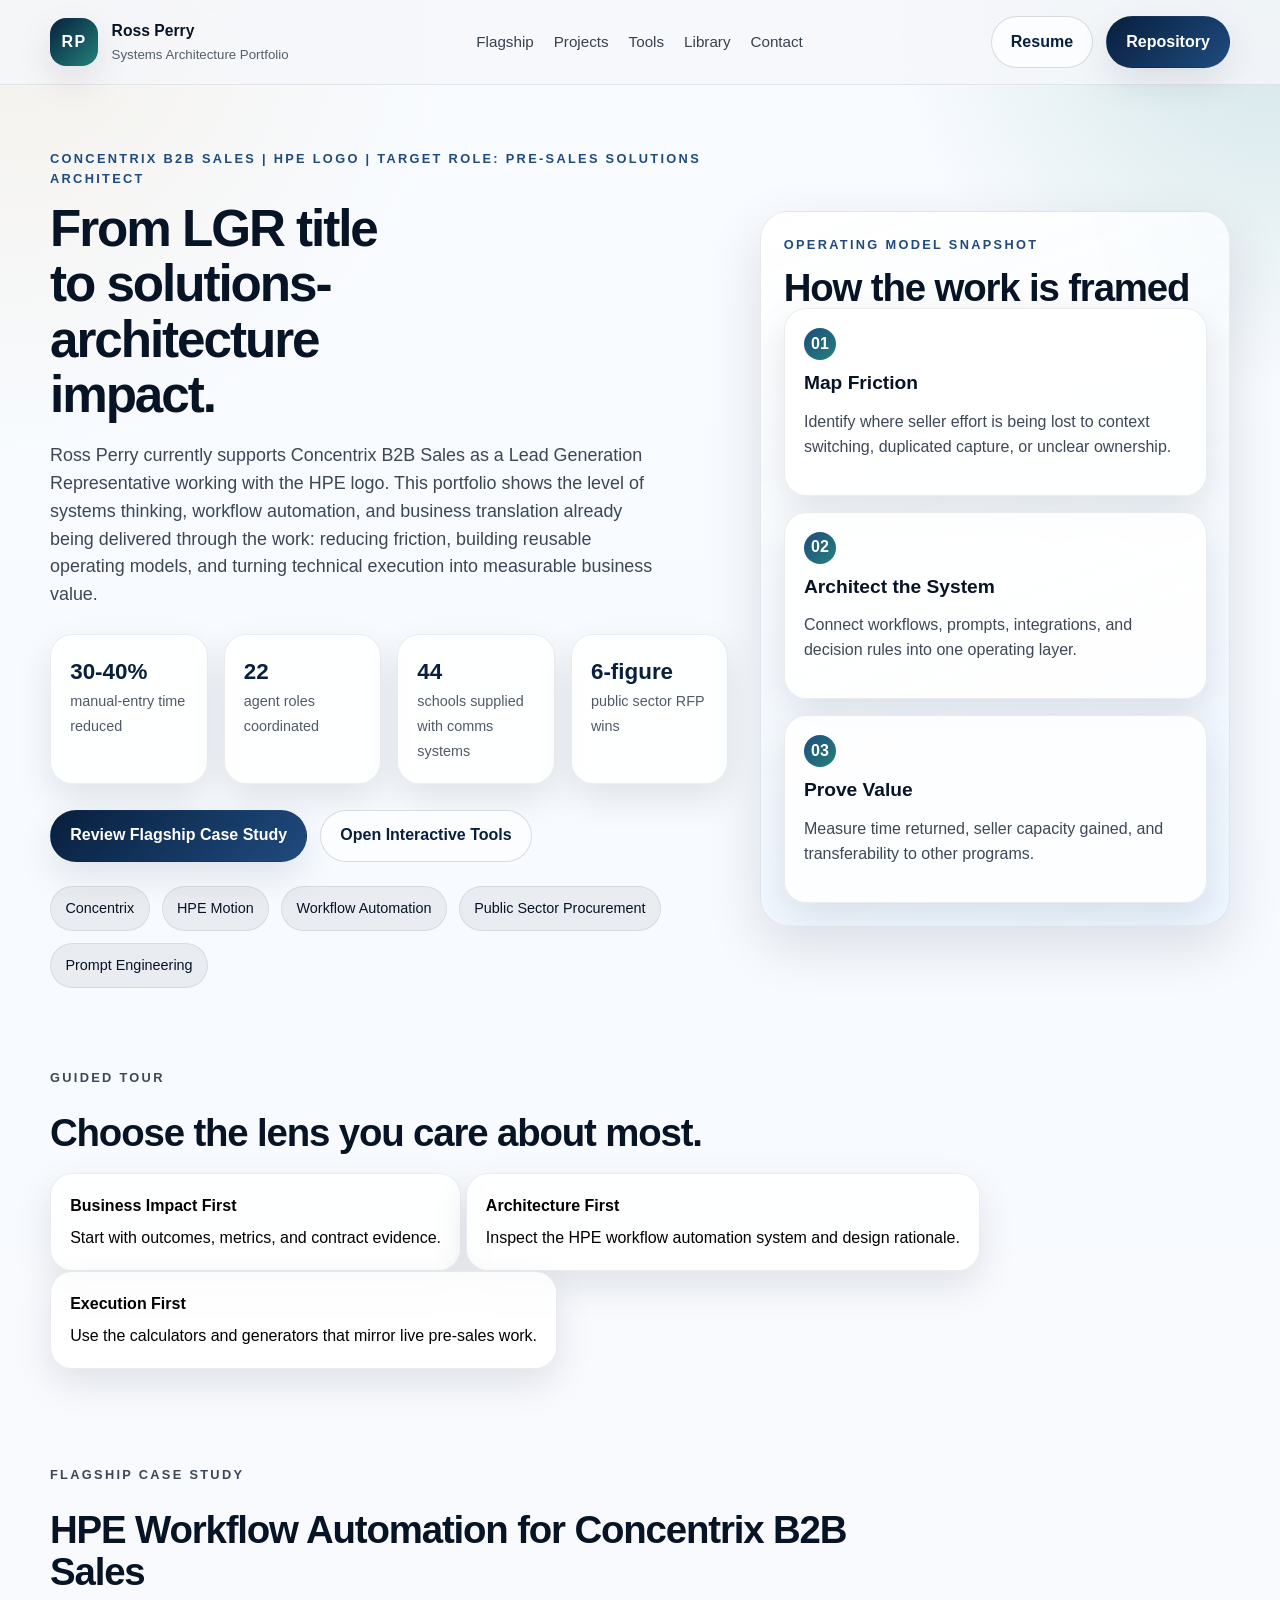
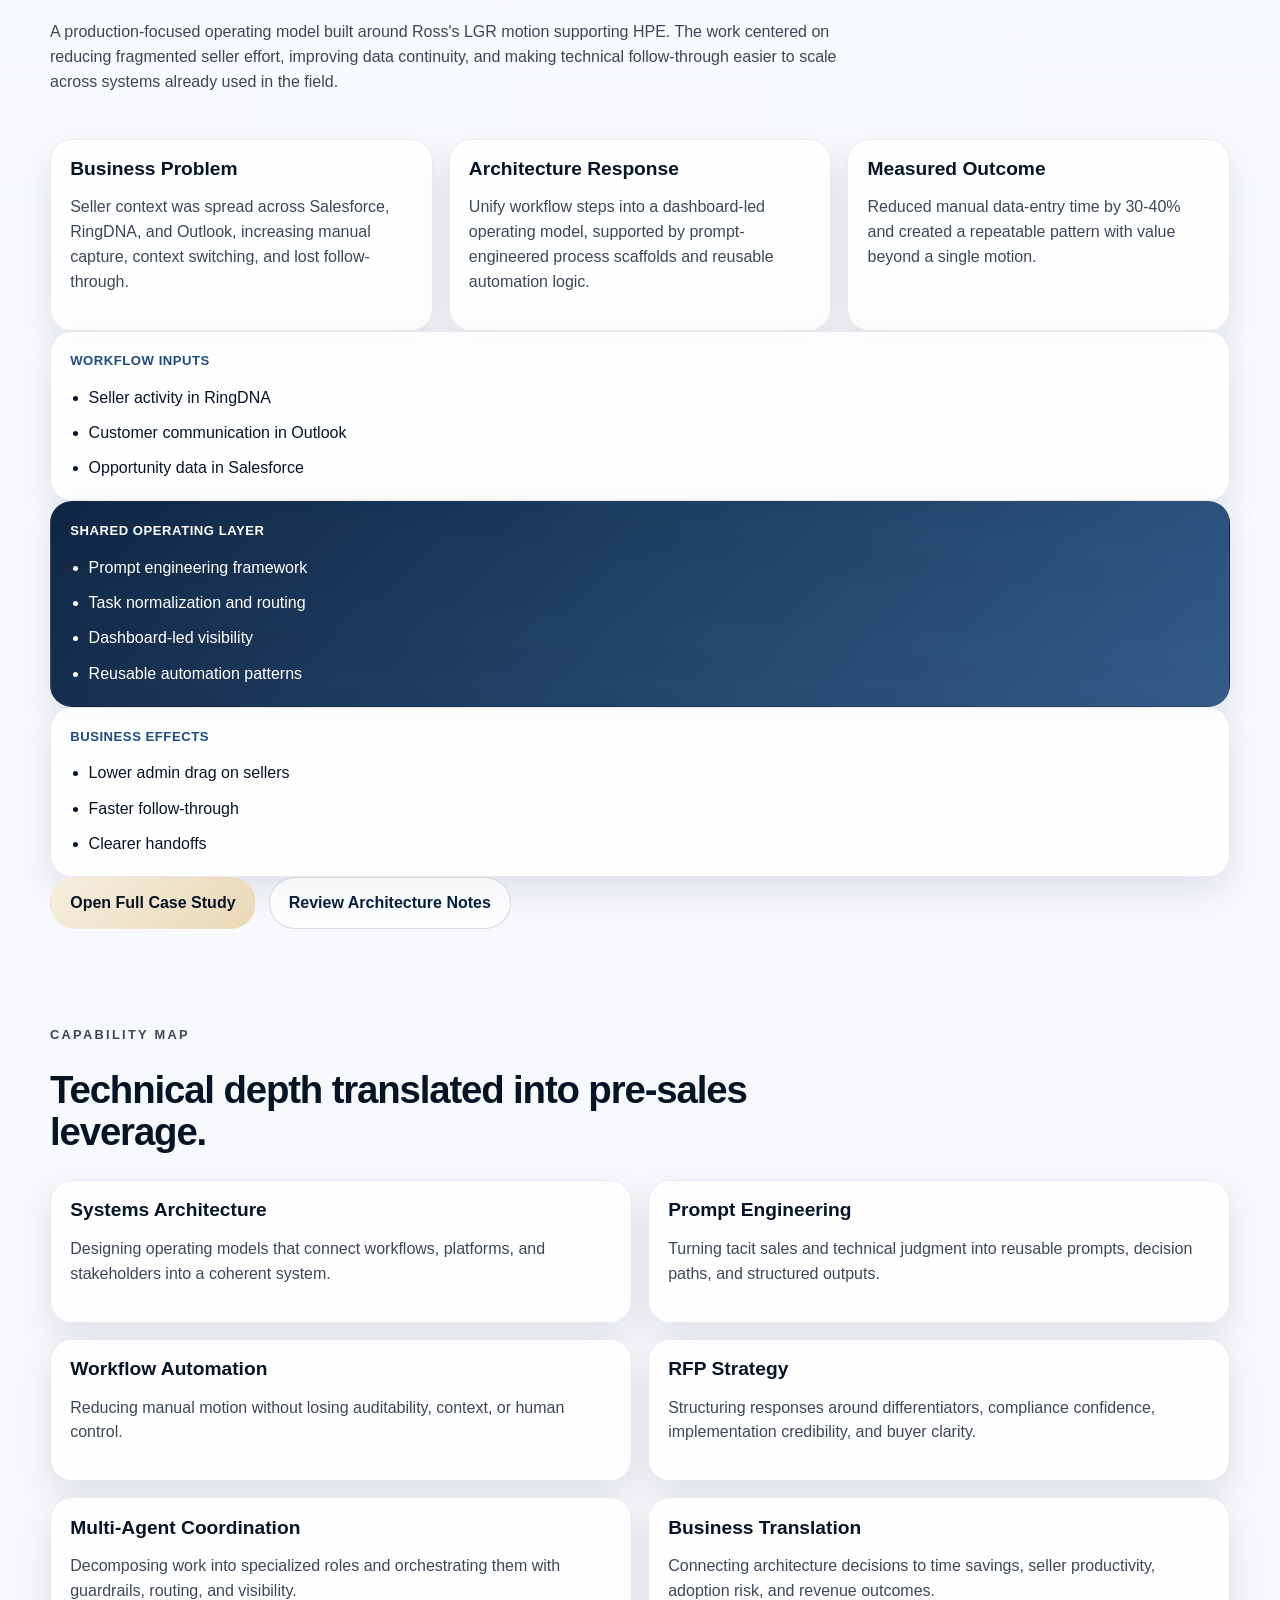
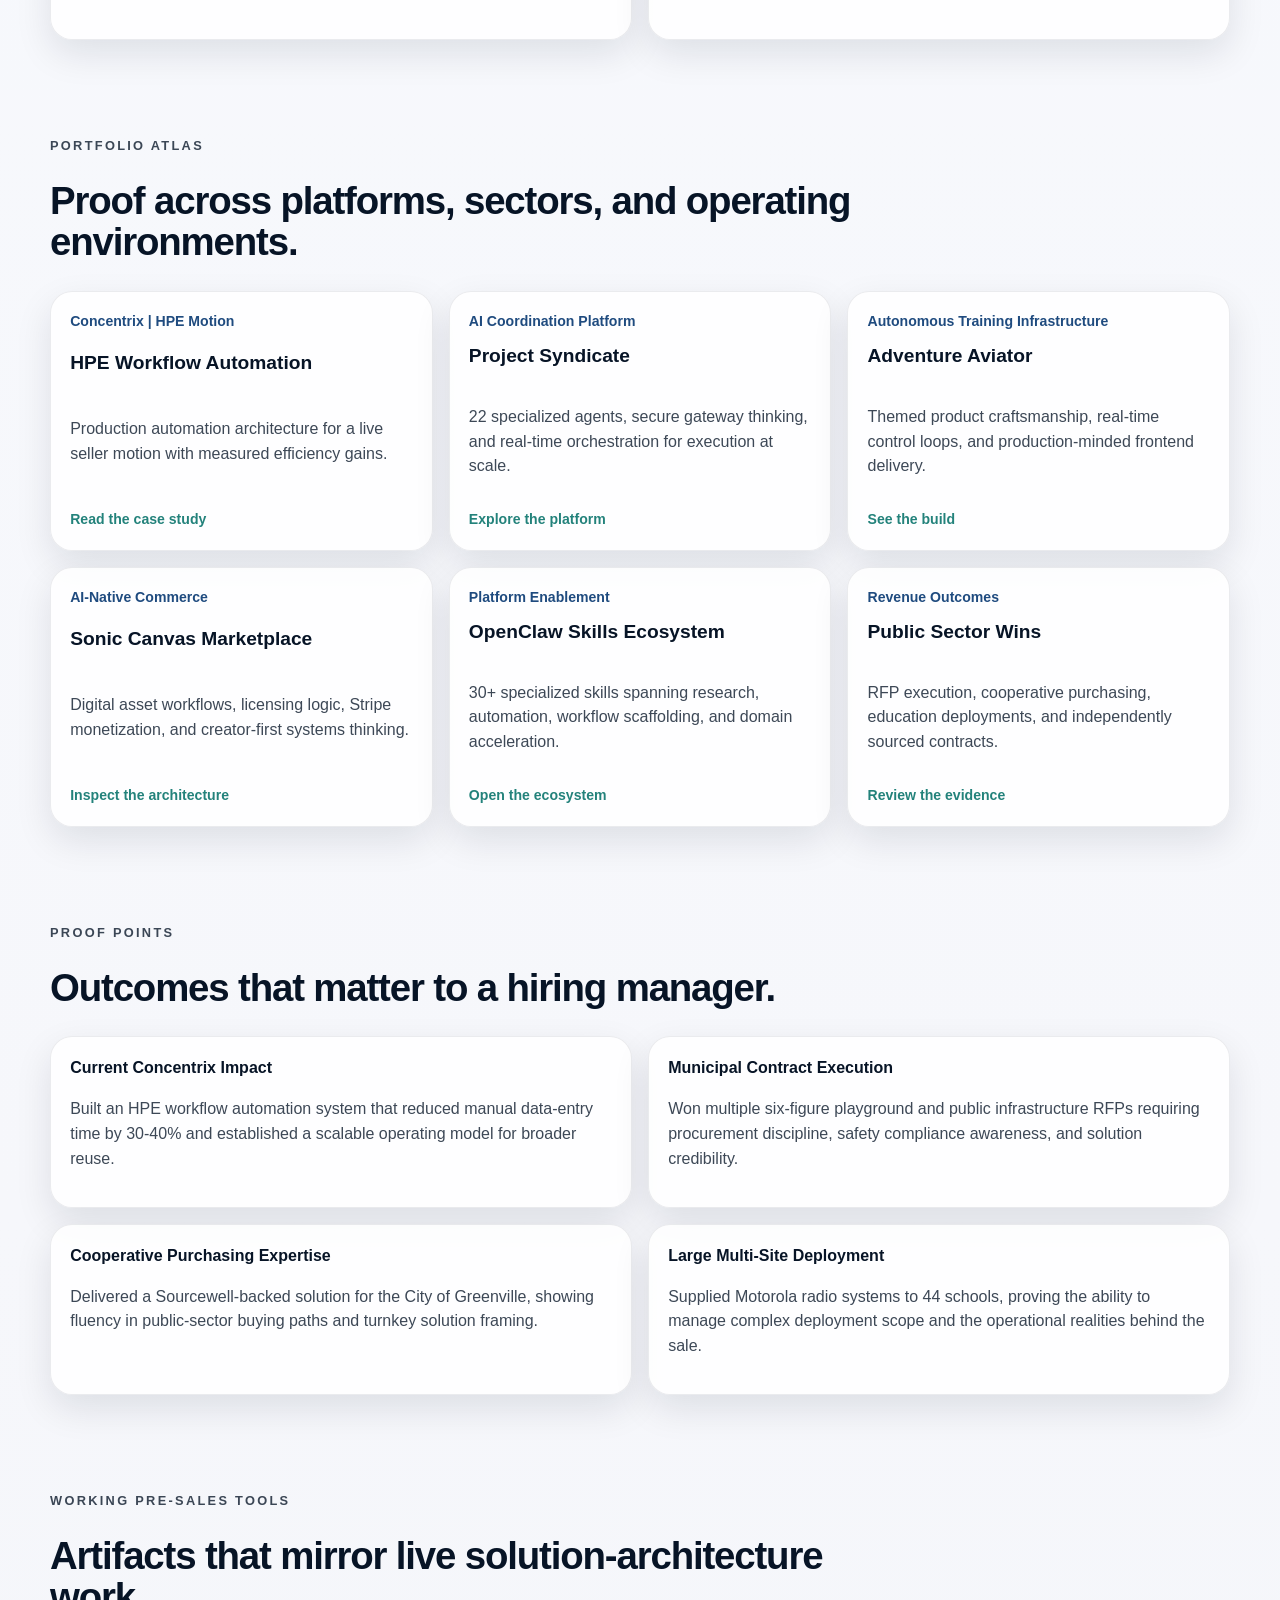
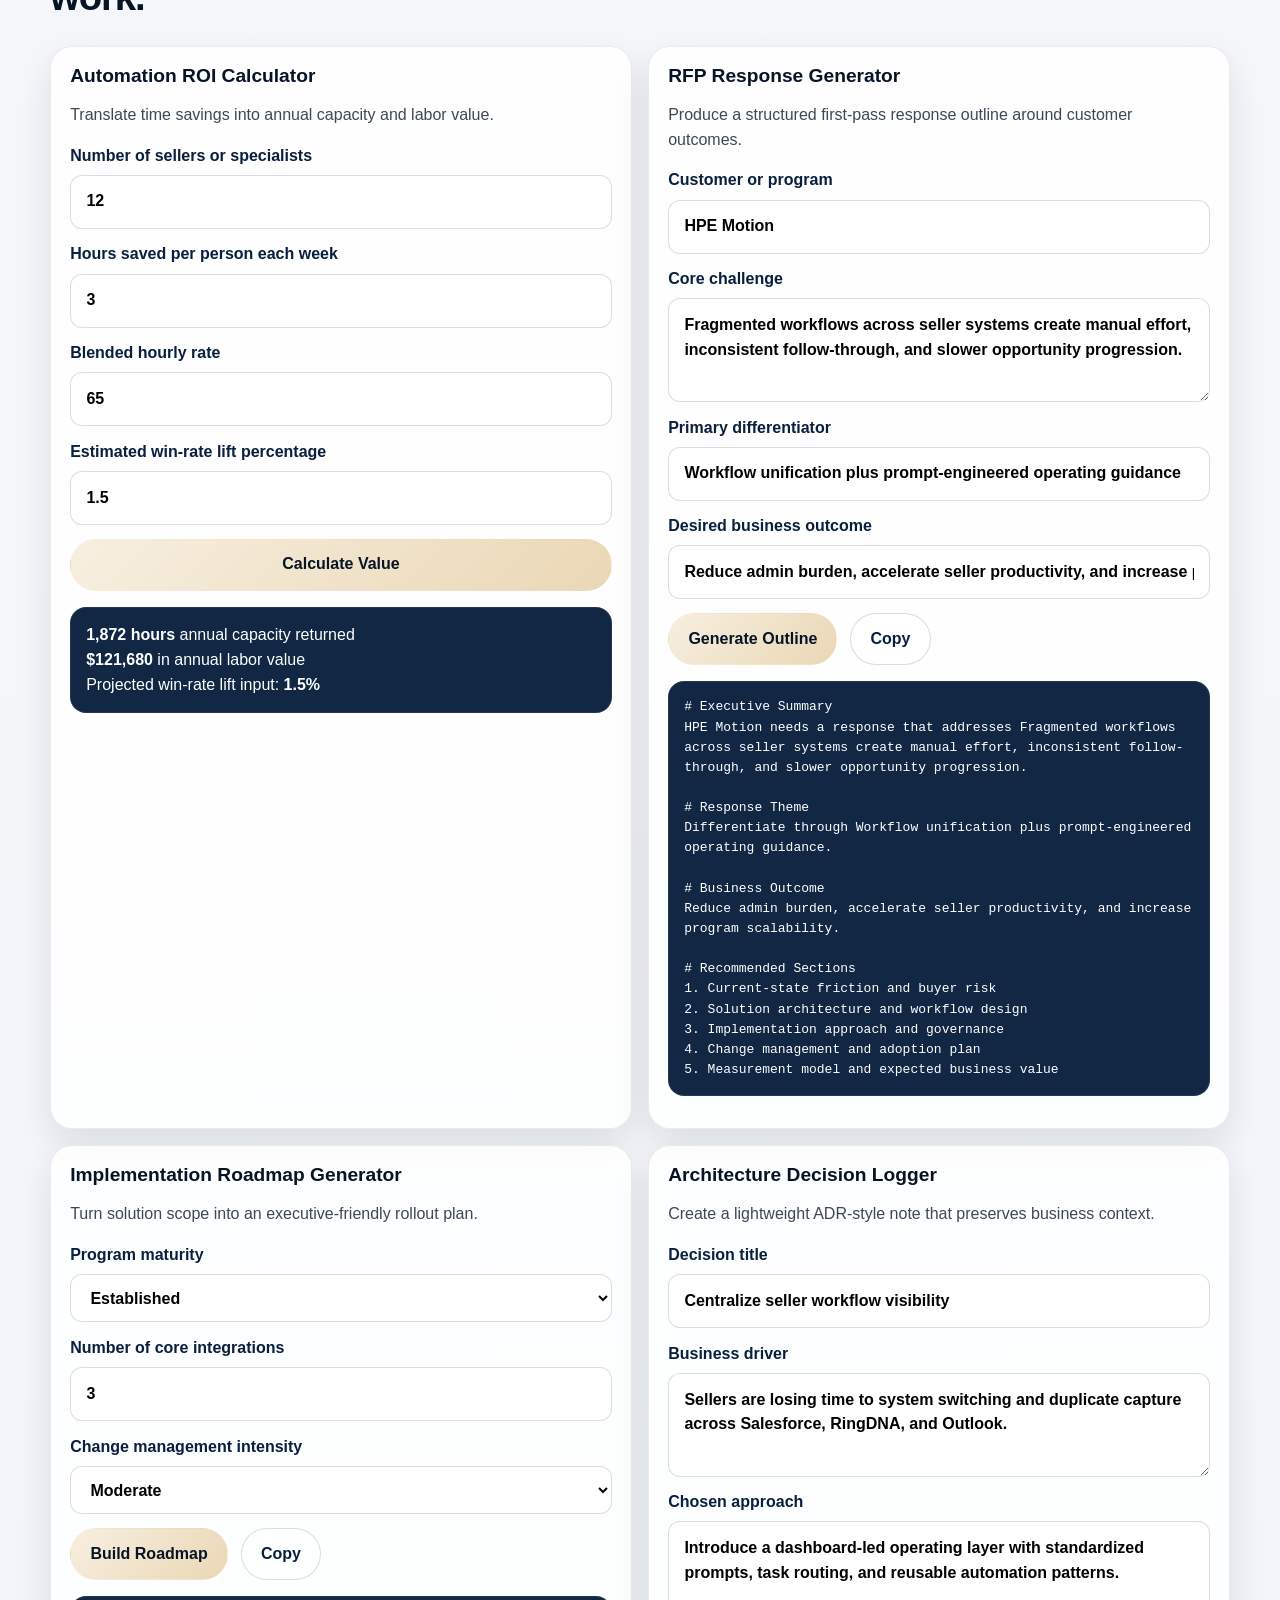
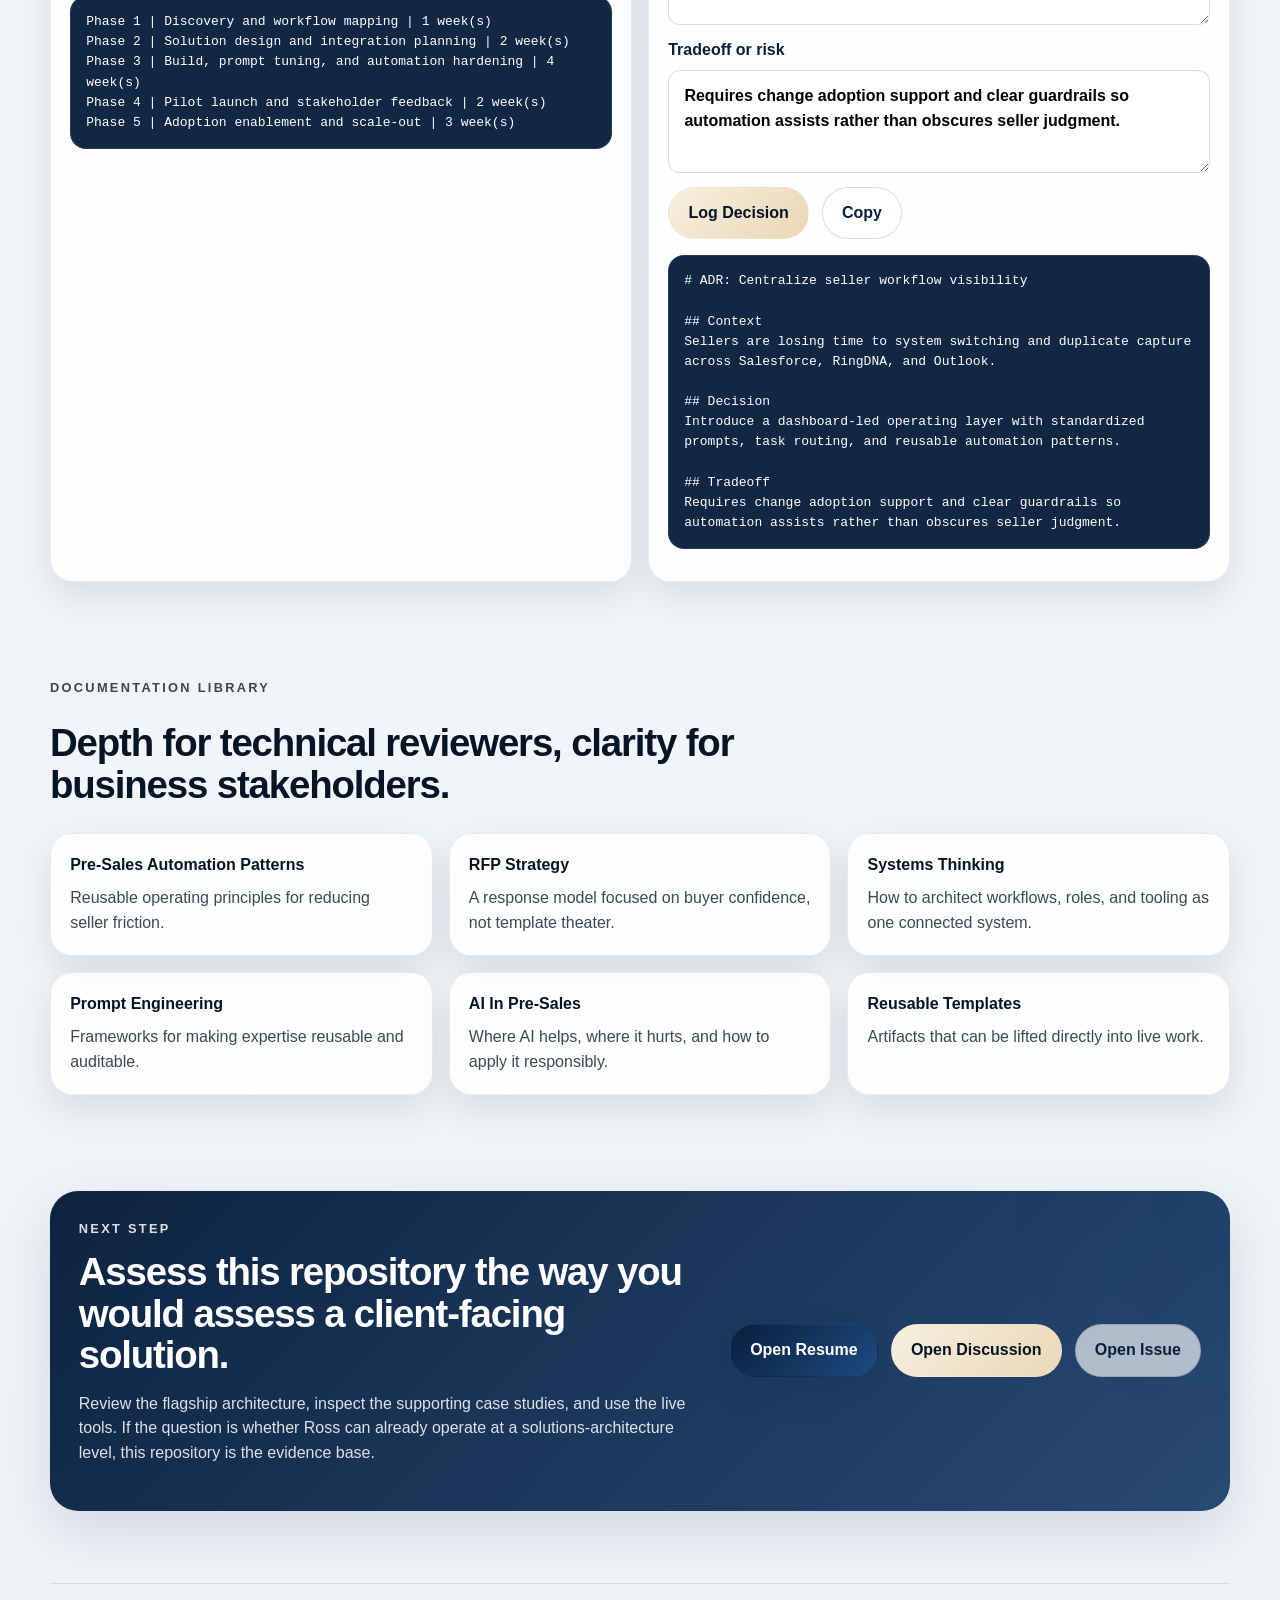
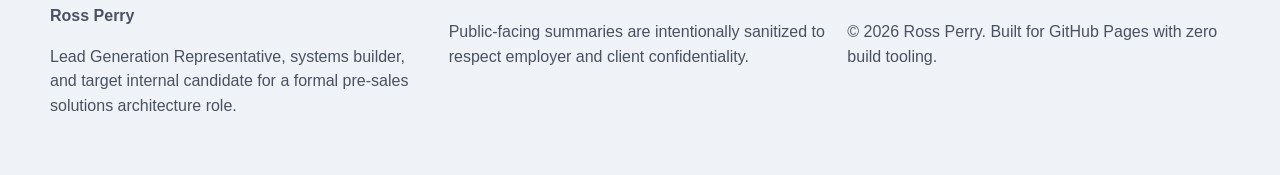
==== index.html @ 1b968264 "Build systems architecture portfolio" ====
<!DOCTYPE html>
<html lang="en">
<head>
  <meta charset="utf-8">
  <meta name="viewport" content="width=device-width, initial-scale=1">
  <title>Ross Perry | Pre-Sales Systems Architecture Portfolio</title>
  <meta name="description" content="A production-quality pre-sales systems architecture portfolio showing AI automation, workflow design, contract-winning execution, and business impact.">
  <meta name="theme-color" content="#081f3d">
  <meta property="og:title" content="Ross Perry | Pre-Sales Systems Architecture Portfolio">
  <meta property="og:description" content="Systems thinking, automation design, and measurable business outcomes across Concentrix, public sector, and AI-native platforms.">
  <meta property="og:type" content="website">
  <meta property="og:url" content="https://rossperry22.github.io/systems-architecture-portfolio/">
  <meta property="og:image" content="https://rossperry22.github.io/systems-architecture-portfolio/assets/images/ui/og-card.svg">
  <meta name="twitter:card" content="summary_large_image">
  <link rel="canonical" href="https://rossperry22.github.io/systems-architecture-portfolio/">
  <link rel="icon" href="./assets/images/ui/favicon.svg" type="image/svg+xml">
  <link rel="manifest" href="./site.webmanifest">
  <link rel="stylesheet" href="./assets/css/main.css">
  <link rel="stylesheet" href="./assets/css/animations.css">
  <link rel="stylesheet" href="./assets/css/responsive.css">
  <script type="application/ld+json">
    {
      "@context": "https://schema.org",
      "@type": "Person",
      "name": "Ross Perry",
      "jobTitle": "Lead Generation Representative and Systems Builder",
      "worksFor": {
        "@type": "Organization",
        "name": "Concentrix"
      },
      "url": "https://rossperry22.github.io/systems-architecture-portfolio/"
    }
  </script>
</head>
<body>
  <a class="skip-link" href="#main">Skip to content</a>

  <header class="site-header">
    <div class="container nav-shell">
      <a class="brand" href="#overview" aria-label="Ross Perry portfolio home">
        <span class="brand-mark">RP</span>
        <span class="brand-copy">
          <strong>Ross Perry</strong>
          <span>Systems Architecture Portfolio</span>
        </span>
      </a>
      <nav class="site-nav" aria-label="Primary">
        <a href="#flagship">Flagship</a>
        <a href="#projects">Projects</a>
        <a href="#tools">Tools</a>
        <a href="#library">Library</a>
        <a href="#contact">Contact</a>
      </nav>
      <div class="nav-actions">
        <a class="button button-ghost" href="./resources/resume/ross_perry_resume.html">Resume</a>
        <a class="button button-primary" href="https://github.com/rossperry22/systems-architecture-portfolio" target="_blank" rel="noreferrer">Repository</a>
      </div>
    </div>
  </header>

  <main id="main">
    <section class="hero" id="overview">
      <div class="container hero-grid">
        <div class="hero-copy reveal">
          <p class="eyebrow">Concentrix B2B Sales | HPE Logo | Target Role: Pre-Sales Solutions Architect</p>
          <h1>From LGR title to solutions-architecture impact.</h1>
          <p class="hero-text">
            Ross Perry currently supports Concentrix B2B Sales as a Lead Generation Representative working with the HPE logo. This portfolio shows the level of systems thinking, workflow automation, and business translation already being delivered through the work: reducing friction, building reusable operating models, and turning technical execution into measurable business value.
          </p>

          <div class="metrics-row" aria-label="Key portfolio metrics">
            <article class="metric-card">
              <strong>30-40%</strong>
              <span>manual-entry time reduced</span>
            </article>
            <article class="metric-card">
              <strong>22</strong>
              <span>agent roles coordinated</span>
            </article>
            <article class="metric-card">
              <strong>44</strong>
              <span>schools supplied with comms systems</span>
            </article>
            <article class="metric-card">
              <strong>6-figure</strong>
              <span>public sector RFP wins</span>
            </article>
          </div>

          <div class="hero-actions">
            <a class="button button-primary" href="#flagship">Review Flagship Case Study</a>
            <button class="button button-ghost path-button" data-target="#tools" type="button">Open Interactive Tools</button>
          </div>

          <ul class="trust-strip" aria-label="Experience domains">
            <li>Concentrix</li>
            <li>HPE Motion</li>
            <li>Workflow Automation</li>
            <li>Public Sector Procurement</li>
            <li>Prompt Engineering</li>
          </ul>
        </div>

        <aside class="hero-panel reveal reveal-delay-1" aria-labelledby="operating-model-title">
          <div class="panel-header">
            <p class="eyebrow">Operating Model Snapshot</p>
            <h2 id="operating-model-title">How the work is framed</h2>
          </div>
          <div class="signal-stack">
            <div class="signal-card">
              <span class="signal-step">01</span>
              <h3>Map Friction</h3>
              <p>Identify where seller effort is being lost to context switching, duplicated capture, or unclear ownership.</p>
            </div>
            <div class="signal-card">
              <span class="signal-step">02</span>
              <h3>Architect the System</h3>
              <p>Connect workflows, prompts, integrations, and decision rules into one operating layer.</p>
            </div>
            <div class="signal-card">
              <span class="signal-step">03</span>
              <h3>Prove Value</h3>
              <p>Measure time returned, seller capacity gained, and transferability to other programs.</p>
            </div>
          </div>
        </aside>
      </div>
    </section>

    <section class="guided-path section-shell">
      <div class="container reveal">
        <div class="section-heading compact">
          <p class="eyebrow">Guided Tour</p>
          <h2>Choose the lens you care about most.</h2>
        </div>
        <div class="path-grid">
          <button class="path-card path-button" data-target="#results" type="button">
            <strong>Business Impact First</strong>
            <span>Start with outcomes, metrics, and contract evidence.</span>
          </button>
          <button class="path-card path-button" data-target="#flagship" type="button">
            <strong>Architecture First</strong>
            <span>Inspect the HPE workflow automation system and design rationale.</span>
          </button>
          <button class="path-card path-button" data-target="#tools" type="button">
            <strong>Execution First</strong>
            <span>Use the calculators and generators that mirror live pre-sales work.</span>
          </button>
        </div>
      </div>
    </section>

    <section class="section-shell flagship-shell" id="flagship">
      <div class="container">
        <div class="section-heading reveal">
          <p class="eyebrow">Flagship Case Study</p>
          <h2>HPE Workflow Automation for Concentrix B2B Sales</h2>
          <p>
            A production-focused operating model built around Ross's LGR motion supporting HPE. The work centered on reducing fragmented seller effort, improving data continuity, and making technical follow-through easier to scale across systems already used in the field.
          </p>
        </div>

        <div class="flagship-grid">
          <article class="feature-card reveal">
            <h3>Business Problem</h3>
            <p>Seller context was spread across Salesforce, RingDNA, and Outlook, increasing manual capture, context switching, and lost follow-through.</p>
          </article>
          <article class="feature-card reveal reveal-delay-1">
            <h3>Architecture Response</h3>
            <p>Unify workflow steps into a dashboard-led operating model, supported by prompt-engineered process scaffolds and reusable automation logic.</p>
          </article>
          <article class="feature-card reveal reveal-delay-2">
            <h3>Measured Outcome</h3>
            <p>Reduced manual data-entry time by 30-40% and created a repeatable pattern with value beyond a single motion.</p>
          </article>
        </div>

        <div class="architecture-board reveal">
          <div class="board-column">
            <p class="board-label">Workflow Inputs</p>
            <ul class="board-list">
              <li>Seller activity in RingDNA</li>
              <li>Customer communication in Outlook</li>
              <li>Opportunity data in Salesforce</li>
            </ul>
          </div>
          <div class="board-column board-center">
            <p class="board-label">Shared Operating Layer</p>
            <ul class="board-list emphasis">
              <li>Prompt engineering framework</li>
              <li>Task normalization and routing</li>
              <li>Dashboard-led visibility</li>
              <li>Reusable automation patterns</li>
            </ul>
          </div>
          <div class="board-column">
            <p class="board-label">Business Effects</p>
            <ul class="board-list">
              <li>Lower admin drag on sellers</li>
              <li>Faster follow-through</li>
              <li>Clearer handoffs</li>
            </ul>
          </div>
        </div>

        <div class="section-actions reveal">
          <a class="button button-secondary" href="https://github.com/rossperry22/systems-architecture-portfolio/blob/main/projects/hpe-lgr-automation/README.md" target="_blank" rel="noreferrer">Open Full Case Study</a>
          <a class="button button-ghost" href="https://github.com/rossperry22/systems-architecture-portfolio/blob/main/projects/hpe-lgr-automation/architecture.md" target="_blank" rel="noreferrer">Review Architecture Notes</a>
        </div>
      </div>
    </section>

    <section class="section-shell" id="capabilities">
      <div class="container">
        <div class="section-heading reveal">
          <p class="eyebrow">Capability Map</p>
          <h2>Technical depth translated into pre-sales leverage.</h2>
        </div>
        <div class="capability-grid">
          <article class="capability-card reveal">
            <h3>Systems Architecture</h3>
            <p>Designing operating models that connect workflows, platforms, and stakeholders into a coherent system.</p>
          </article>
          <article class="capability-card reveal reveal-delay-1">
            <h3>Prompt Engineering</h3>
            <p>Turning tacit sales and technical judgment into reusable prompts, decision paths, and structured outputs.</p>
          </article>
          <article class="capability-card reveal reveal-delay-2">
            <h3>Workflow Automation</h3>
            <p>Reducing manual motion without losing auditability, context, or human control.</p>
          </article>
          <article class="capability-card reveal">
            <h3>RFP Strategy</h3>
            <p>Structuring responses around differentiators, compliance confidence, implementation credibility, and buyer clarity.</p>
          </article>
          <article class="capability-card reveal reveal-delay-1">
            <h3>Multi-Agent Coordination</h3>
            <p>Decomposing work into specialized roles and orchestrating them with guardrails, routing, and visibility.</p>
          </article>
          <article class="capability-card reveal reveal-delay-2">
            <h3>Business Translation</h3>
            <p>Connecting architecture decisions to time savings, seller productivity, adoption risk, and revenue outcomes.</p>
          </article>
        </div>
      </div>
    </section>

    <section class="section-shell project-shell" id="projects">
      <div class="container">
        <div class="section-heading reveal">
          <p class="eyebrow">Portfolio Atlas</p>
          <h2>Proof across platforms, sectors, and operating environments.</h2>
        </div>
        <div class="project-grid">
          <a class="project-card reveal" href="https://github.com/rossperry22/systems-architecture-portfolio/blob/main/projects/hpe-lgr-automation/README.md" target="_blank" rel="noreferrer">
            <span class="project-kicker">Concentrix | HPE Motion</span>
            <h3>HPE Workflow Automation</h3>
            <p>Production automation architecture for a live seller motion with measured efficiency gains.</p>
            <span class="project-link">Read the case study</span>
          </a>
          <a class="project-card reveal reveal-delay-1" href="https://github.com/rossperry22/systems-architecture-portfolio/blob/main/projects/project-syndicate/README.md" target="_blank" rel="noreferrer">
            <span class="project-kicker">AI Coordination Platform</span>
            <h3>Project Syndicate</h3>
            <p>22 specialized agents, secure gateway thinking, and real-time orchestration for execution at scale.</p>
            <span class="project-link">Explore the platform</span>
          </a>
          <a class="project-card reveal reveal-delay-2" href="https://github.com/rossperry22/systems-architecture-portfolio/blob/main/projects/adventure-aviator/README.md" target="_blank" rel="noreferrer">
            <span class="project-kicker">Autonomous Training Infrastructure</span>
            <h3>Adventure Aviator</h3>
            <p>Themed product craftsmanship, real-time control loops, and production-minded frontend delivery.</p>
            <span class="project-link">See the build</span>
          </a>
          <a class="project-card reveal" href="https://github.com/rossperry22/systems-architecture-portfolio/blob/main/projects/sonic-canvas/README.md" target="_blank" rel="noreferrer">
            <span class="project-kicker">AI-Native Commerce</span>
            <h3>Sonic Canvas Marketplace</h3>
            <p>Digital asset workflows, licensing logic, Stripe monetization, and creator-first systems thinking.</p>
            <span class="project-link">Inspect the architecture</span>
          </a>
          <a class="project-card reveal reveal-delay-1" href="https://github.com/rossperry22/systems-architecture-portfolio/blob/main/projects/openclaw-skills/README.md" target="_blank" rel="noreferrer">
            <span class="project-kicker">Platform Enablement</span>
            <h3>OpenClaw Skills Ecosystem</h3>
            <p>30+ specialized skills spanning research, automation, workflow scaffolding, and domain acceleration.</p>
            <span class="project-link">Open the ecosystem</span>
          </a>
          <a class="project-card reveal reveal-delay-2" href="https://github.com/rossperry22/systems-architecture-portfolio/blob/main/projects/public-sector-wins/README.md" target="_blank" rel="noreferrer">
            <span class="project-kicker">Revenue Outcomes</span>
            <h3>Public Sector Wins</h3>
            <p>RFP execution, cooperative purchasing, education deployments, and independently sourced contracts.</p>
            <span class="project-link">Review the evidence</span>
          </a>
        </div>
      </div>
    </section>

    <section class="section-shell results-shell" id="results">
      <div class="container">
        <div class="section-heading reveal">
          <p class="eyebrow">Proof Points</p>
          <h2>Outcomes that matter to a hiring manager.</h2>
        </div>
        <div class="results-grid">
          <article class="result-card reveal">
            <strong>Current Concentrix Impact</strong>
            <p>Built an HPE workflow automation system that reduced manual data-entry time by 30-40% and established a scalable operating model for broader reuse.</p>
          </article>
          <article class="result-card reveal reveal-delay-1">
            <strong>Municipal Contract Execution</strong>
            <p>Won multiple six-figure playground and public infrastructure RFPs requiring procurement discipline, safety compliance awareness, and solution credibility.</p>
          </article>
          <article class="result-card reveal reveal-delay-2">
            <strong>Cooperative Purchasing Expertise</strong>
            <p>Delivered a Sourcewell-backed solution for the City of Greenville, showing fluency in public-sector buying paths and turnkey solution framing.</p>
          </article>
          <article class="result-card reveal">
            <strong>Large Multi-Site Deployment</strong>
            <p>Supplied Motorola radio systems to 44 schools, proving the ability to manage complex deployment scope and the operational realities behind the sale.</p>
          </article>
        </div>
      </div>
    </section>

    <section class="section-shell tools-shell" id="tools">
      <div class="container">
        <div class="section-heading reveal">
          <p class="eyebrow">Working Pre-Sales Tools</p>
          <h2>Artifacts that mirror live solution-architecture work.</h2>
        </div>

        <div class="tool-grid">
          <article class="tool-card reveal">
            <div class="tool-header">
              <h3>Automation ROI Calculator</h3>
              <p>Translate time savings into annual capacity and labor value.</p>
            </div>
            <form id="roi-form" class="tool-form">
              <label>Number of sellers or specialists
                <input type="number" name="teamSize" min="1" value="12">
              </label>
              <label>Hours saved per person each week
                <input type="number" name="hoursSaved" min="0" step="0.5" value="3">
              </label>
              <label>Blended hourly rate
                <input type="number" name="hourlyRate" min="0" value="65">
              </label>
              <label>Estimated win-rate lift percentage
                <input type="number" name="winLift" min="0" step="0.1" value="1.5">
              </label>
              <button class="button button-secondary" type="submit">Calculate Value</button>
            </form>
            <div class="tool-output" id="roi-output" aria-live="polite"></div>
          </article>

          <article class="tool-card reveal reveal-delay-1">
            <div class="tool-header">
              <h3>RFP Response Generator</h3>
              <p>Produce a structured first-pass response outline around customer outcomes.</p>
            </div>
            <form id="rfp-form" class="tool-form">
              <label>Customer or program
                <input type="text" name="customer" value="HPE Motion">
              </label>
              <label>Core challenge
                <textarea name="challenge" rows="3">Fragmented workflows across seller systems create manual effort, inconsistent follow-through, and slower opportunity progression.</textarea>
              </label>
              <label>Primary differentiator
                <input type="text" name="differentiator" value="Workflow unification plus prompt-engineered operating guidance">
              </label>
              <label>Desired business outcome
                <input type="text" name="outcome" value="Reduce admin burden, accelerate seller productivity, and increase program scalability">
              </label>
              <div class="tool-actions">
                <button class="button button-secondary" type="submit">Generate Outline</button>
                <button class="button button-ghost copy-button" data-copy-target="rfp-output" type="button">Copy</button>
              </div>
            </form>
            <pre class="tool-output code-output" id="rfp-output" aria-live="polite"></pre>
          </article>

          <article class="tool-card reveal reveal-delay-2">
            <div class="tool-header">
              <h3>Implementation Roadmap Generator</h3>
              <p>Turn solution scope into an executive-friendly rollout plan.</p>
            </div>
            <form id="roadmap-form" class="tool-form">
              <label>Program maturity
                <select name="maturity">
                  <option value="emerging">Emerging</option>
                  <option value="established" selected>Established</option>
                  <option value="scaled">Scaled</option>
                </select>
              </label>
              <label>Number of core integrations
                <input type="number" name="integrations" min="1" value="3">
              </label>
              <label>Change management intensity
                <select name="changeLevel">
                  <option value="light">Light</option>
                  <option value="moderate" selected>Moderate</option>
                  <option value="high">High</option>
                </select>
              </label>
              <div class="tool-actions">
                <button class="button button-secondary" type="submit">Build Roadmap</button>
                <button class="button button-ghost copy-button" data-copy-target="roadmap-output" type="button">Copy</button>
              </div>
            </form>
            <pre class="tool-output code-output" id="roadmap-output" aria-live="polite"></pre>
          </article>

          <article class="tool-card reveal">
            <div class="tool-header">
              <h3>Architecture Decision Logger</h3>
              <p>Create a lightweight ADR-style note that preserves business context.</p>
            </div>
            <form id="adr-form" class="tool-form">
              <label>Decision title
                <input type="text" name="title" value="Centralize seller workflow visibility">
              </label>
              <label>Business driver
                <textarea name="driver" rows="3">Sellers are losing time to system switching and duplicate capture across Salesforce, RingDNA, and Outlook.</textarea>
              </label>
              <label>Chosen approach
                <textarea name="approach" rows="3">Introduce a dashboard-led operating layer with standardized prompts, task routing, and reusable automation patterns.</textarea>
              </label>
              <label>Tradeoff or risk
                <textarea name="risk" rows="3">Requires change adoption support and clear guardrails so automation assists rather than obscures seller judgment.</textarea>
              </label>
              <div class="tool-actions">
                <button class="button button-secondary" type="submit">Log Decision</button>
                <button class="button button-ghost copy-button" data-copy-target="adr-output" type="button">Copy</button>
              </div>
            </form>
            <pre class="tool-output code-output" id="adr-output" aria-live="polite"></pre>
          </article>
        </div>
      </div>
    </section>

    <section class="section-shell library-shell" id="library">
      <div class="container">
        <div class="section-heading reveal">
          <p class="eyebrow">Documentation Library</p>
          <h2>Depth for technical reviewers, clarity for business stakeholders.</h2>
        </div>
        <div class="library-grid">
          <a class="library-card reveal" href="https://github.com/rossperry22/systems-architecture-portfolio/blob/main/case-studies/pre-sales-automation.md" target="_blank" rel="noreferrer">
            <strong>Pre-Sales Automation Patterns</strong>
            <span>Reusable operating principles for reducing seller friction.</span>
          </a>
          <a class="library-card reveal reveal-delay-1" href="https://github.com/rossperry22/systems-architecture-portfolio/blob/main/case-studies/rfp-strategy.md" target="_blank" rel="noreferrer">
            <strong>RFP Strategy</strong>
            <span>A response model focused on buyer confidence, not template theater.</span>
          </a>
          <a class="library-card reveal reveal-delay-2" href="https://github.com/rossperry22/systems-architecture-portfolio/blob/main/case-studies/systems-thinking.md" target="_blank" rel="noreferrer">
            <strong>Systems Thinking</strong>
            <span>How to architect workflows, roles, and tooling as one connected system.</span>
          </a>
          <a class="library-card reveal" href="https://github.com/rossperry22/systems-architecture-portfolio/blob/main/case-studies/prompt-engineering.md" target="_blank" rel="noreferrer">
            <strong>Prompt Engineering</strong>
            <span>Frameworks for making expertise reusable and auditable.</span>
          </a>
          <a class="library-card reveal reveal-delay-1" href="https://github.com/rossperry22/systems-architecture-portfolio/blob/main/blog/ai-in-pre-sales.md" target="_blank" rel="noreferrer">
            <strong>AI In Pre-Sales</strong>
            <span>Where AI helps, where it hurts, and how to apply it responsibly.</span>
          </a>
          <a class="library-card reveal reveal-delay-2" href="https://github.com/rossperry22/systems-architecture-portfolio/blob/main/resources/templates/rfp-outline.md" target="_blank" rel="noreferrer">
            <strong>Reusable Templates</strong>
            <span>Artifacts that can be lifted directly into live work.</span>
          </a>
        </div>
      </div>
    </section>

    <section class="section-shell contact-shell" id="contact">
      <div class="container reveal">
        <div class="contact-panel">
          <div>
            <p class="eyebrow">Next Step</p>
            <h2>Assess this repository the way you would assess a client-facing solution.</h2>
            <p>
              Review the flagship architecture, inspect the supporting case studies, and use the live tools. If the question is whether Ross can already operate at a solutions-architecture level, this repository is the evidence base.
            </p>
          </div>
          <div class="contact-actions">
            <a class="button button-primary" href="./resources/resume/ross_perry_resume.html">Open Resume</a>
            <a class="button button-secondary" href="https://github.com/rossperry22/systems-architecture-portfolio/discussions" target="_blank" rel="noreferrer">Open Discussion</a>
            <a class="button button-ghost" href="https://github.com/rossperry22/systems-architecture-portfolio/issues/new/choose" target="_blank" rel="noreferrer">Open Issue</a>
          </div>
        </div>
      </div>
    </section>
  </main>

  <footer class="site-footer">
    <div class="container footer-grid">
      <div>
        <strong>Ross Perry</strong>
        <p>Lead Generation Representative, systems builder, and target internal candidate for a formal pre-sales solutions architecture role.</p>
      </div>
      <div>
        <p>Public-facing summaries are intentionally sanitized to respect employer and client confidentiality.</p>
      </div>
      <div>
        <p>&copy; <span id="year"></span> Ross Perry. Built for GitHub Pages with zero build tooling.</p>
      </div>
    </div>
  </footer>

  <script src="./assets/js/analytics.js" defer></script>
  <script src="./assets/js/animations.js" defer></script>
  <script src="./assets/js/main.js" defer></script>
</body>
</html>
---- assets/css/main.css ----
:root {
  --ink-950: #071426;
  --ink-900: #081f3d;
  --ink-800: #123766;
  --ink-700: #1f4b7f;
  --paper: #f6f7fb;
  --white: #ffffff;
  --sand-100: #f7efe0;
  --sand-200: #ead7b5;
  --teal-500: #23827b;
  --line: rgba(7, 20, 38, 0.1);
  --shadow-lg: 0 20px 55px rgba(5, 19, 38, 0.12);
  --shadow-md: 0 14px 36px rgba(5, 19, 38, 0.1);
  --radius-xl: 28px;
  --radius-lg: 22px;
  --radius-md: 16px;
  --radius-sm: 12px;
  --content-width: 1180px;
  --heading-font: "Aptos Display", "Segoe UI Variable Display", "Trebuchet MS", sans-serif;
  --body-font: "Aptos", "Segoe UI Variable Text", "Calibri", sans-serif;
}

*,
*::before,
*::after {
  box-sizing: border-box;
}

html {
  scroll-behavior: smooth;
}

body {
  margin: 0;
  font-family: var(--body-font);
  color: var(--ink-950);
  background:
    radial-gradient(circle at top right, rgba(35, 130, 123, 0.18), transparent 24rem),
    radial-gradient(circle at top left, rgba(234, 215, 181, 0.28), transparent 28rem),
    linear-gradient(180deg, #f8fbff 0%, var(--paper) 54%, #eff3f8 100%);
  line-height: 1.55;
}

a {
  color: inherit;
  text-decoration: none;
}

img {
  max-width: 100%;
  display: block;
}

button,
input,
select,
textarea {
  font: inherit;
}

button {
  cursor: pointer;
}

.container {
  width: min(calc(100% - 2rem), var(--content-width));
  margin: 0 auto;
}

.skip-link {
  position: absolute;
  left: 1rem;
  top: -10rem;
  padding: 0.75rem 1rem;
  background: var(--ink-950);
  color: var(--white);
  border-radius: var(--radius-sm);
  z-index: 100;
}

.skip-link:focus {
  top: 1rem;
}

.site-header {
  position: sticky;
  top: 0;
  z-index: 50;
  backdrop-filter: blur(18px);
  background: rgba(246, 247, 251, 0.82);
  border-bottom: 1px solid rgba(7, 20, 38, 0.08);
}

.nav-shell {
  display: grid;
  grid-template-columns: auto 1fr auto;
  align-items: center;
  gap: 1.5rem;
  padding: 1rem 0;
}

.brand {
  display: inline-flex;
  align-items: center;
  gap: 0.85rem;
}

.brand-mark {
  display: grid;
  place-items: center;
  width: 3rem;
  height: 3rem;
  border-radius: 1rem;
  color: var(--white);
  background: linear-gradient(135deg, var(--ink-900), var(--teal-500));
  box-shadow: var(--shadow-md);
  font-family: var(--heading-font);
  font-weight: 800;
  letter-spacing: 0.08em;
}

.brand-copy {
  display: grid;
  gap: 0.1rem;
}

.brand-copy strong {
  font-family: var(--heading-font);
  font-size: 0.98rem;
}

.brand-copy span {
  font-size: 0.83rem;
  color: rgba(7, 20, 38, 0.68);
}

.site-nav {
  display: flex;
  justify-content: center;
  gap: 1.25rem;
  flex-wrap: wrap;
}

.site-nav a {
  font-size: 0.95rem;
  color: rgba(7, 20, 38, 0.8);
}

.nav-actions,
.hero-actions,
.section-actions,
.tool-actions,
.contact-actions {
  display: flex;
  gap: 0.8rem;
  flex-wrap: wrap;
}

.button {
  display: inline-flex;
  align-items: center;
  justify-content: center;
  min-height: 2.9rem;
  padding: 0.8rem 1.2rem;
  border-radius: 999px;
  border: 1px solid transparent;
  font-weight: 700;
  transition: transform 160ms ease, box-shadow 160ms ease, background 160ms ease, color 160ms ease;
}

.button:hover,
.button:focus-visible {
  transform: translateY(-1px);
}

.button-primary {
  color: var(--white);
  background: linear-gradient(135deg, var(--ink-900), var(--ink-700));
  box-shadow: var(--shadow-md);
}

.button-secondary {
  color: var(--ink-950);
  background: linear-gradient(135deg, var(--sand-100), var(--sand-200));
}

.button-ghost {
  color: var(--ink-900);
  background: rgba(255, 255, 255, 0.65);
  border-color: rgba(7, 20, 38, 0.14);
}

.section-shell {
  padding: 3rem 0;
}

.hero {
  padding: 4rem 0 2rem;
}

.hero-grid {
  display: grid;
  grid-template-columns: minmax(0, 1.3fr) minmax(320px, 0.9fr);
  gap: 2rem;
  align-items: center;
}

.eyebrow {
  margin: 0 0 0.75rem;
  font-size: 0.8rem;
  letter-spacing: 0.18em;
  text-transform: uppercase;
  color: var(--ink-700);
  font-weight: 800;
}

h1,
h2,
h3,
h4 {
  margin: 0;
  font-family: var(--heading-font);
  line-height: 1.08;
}

h1 {
  font-size: clamp(2.8rem, 4vw, 5rem);
  letter-spacing: -0.04em;
  max-width: 12ch;
}

h2 {
  font-size: clamp(1.9rem, 3vw, 3rem);
  letter-spacing: -0.03em;
}

h3 {
  font-size: 1.2rem;
}

.hero-text,
.section-heading p,
.feature-card p,
.project-card p,
.library-card span,
.contact-panel p,
.tool-header p,
.result-card p,
.capability-card p,
.signal-card p {
  color: rgba(7, 20, 38, 0.78);
}

.hero-text {
  font-size: 1.12rem;
  max-width: 62ch;
  margin: 1.25rem 0 1.6rem;
}

.metrics-row,
.flagship-grid,
.capability-grid,
.project-grid,
.results-grid,
.tool-grid,
.library-grid {
  display: grid;
  gap: 1rem;
}

.metrics-row {
  grid-template-columns: repeat(4, minmax(0, 1fr));
  margin-bottom: 1.6rem;
}

.metric-card,
.feature-card,
.capability-card,
.result-card,
.tool-card,
.library-card,
.project-card,
.signal-card,
.path-card,
.board-column {
  background: rgba(255, 255, 255, 0.84);
  border: 1px solid rgba(7, 20, 38, 0.08);
  border-radius: var(--radius-lg);
  box-shadow: var(--shadow-md);
}

.metric-card,
.feature-card,
.capability-card,
.result-card,
.tool-card,
.library-card,
.project-card,
.signal-card,
.path-card,
.board-column {
  padding: 1.2rem;
}

.metric-card strong {
  display: block;
  font-size: 1.4rem;
  color: var(--ink-900);
}

.metric-card span {
  color: rgba(7, 20, 38, 0.7);
  font-size: 0.9rem;
}

.trust-strip {
  display: flex;
  flex-wrap: wrap;
  gap: 0.75rem;
  padding: 0;
  margin: 1.5rem 0 0;
  list-style: none;
}

.trust-strip li {
  padding: 0.65rem 0.9rem;
  border-radius: 999px;
  background: rgba(7, 20, 38, 0.06);
  border: 1px solid rgba(7, 20, 38, 0.08);
  font-size: 0.9rem;
}

.hero-panel {
  padding: 1.4rem;
  position: relative;
  overflow: hidden;
  border-radius: var(--radius-xl);
  background:
    linear-gradient(160deg, rgba(255, 255, 255, 0.96), rgba(235, 244, 255, 0.88)),
    radial-gradient(circle at top right, rgba(35, 130, 123, 0.24), transparent 10rem);
  border: 1px solid rgba(7, 20, 38, 0.08);
  box-shadow: var(--shadow-lg);
}

.signal-stack {
  display: grid;
  gap: 1rem;
}

.signal-step {
  display: inline-flex;
  width: 2rem;
  height: 2rem;
  align-items: center;
  justify-content: center;
  border-radius: 50%;
  margin-bottom: 0.8rem;
  color: var(--white);
  background: linear-gradient(135deg, var(--ink-700), var(--teal-500));
  font-weight: 800;
}

.section-heading {
  display: grid;
  gap: 0.75rem;
  max-width: 52rem;
  margin-bottom: 1.75rem;
}

.section-heading.compact {
  margin-bottom: 1.25rem;
}

.path-grid,
.flagship-grid,
.architecture-board {
  grid-template-columns: repeat(3, minmax(0, 1fr));
}

.path-card {
  text-align: left;
}

.path-card strong,
.project-card h3,
.library-card strong,
.tool-card h3,
.result-card strong,
.capability-card h3,
.feature-card h3 {
  display: block;
  margin-bottom: 0.5rem;
}

.board-center {
  background:
    linear-gradient(135deg, rgba(8, 31, 61, 0.96), rgba(31, 75, 127, 0.9)),
    linear-gradient(180deg, rgba(35, 130, 123, 0.2), transparent);
  color: var(--white);
}

.board-label {
  margin: 0 0 0.9rem;
  font-weight: 800;
  letter-spacing: 0.04em;
  text-transform: uppercase;
  color: var(--ink-700);
  font-size: 0.82rem;
}

.board-center .board-label,
.board-center .board-list li {
  color: inherit;
}

.board-list {
  padding-left: 1.15rem;
  margin: 0;
  display: grid;
  gap: 0.65rem;
}

.capability-grid,
.results-grid {
  grid-template-columns: repeat(2, minmax(0, 1fr));
}

.project-grid,
.library-grid {
  grid-template-columns: repeat(3, minmax(0, 1fr));
}

.project-card {
  display: grid;
  gap: 0.85rem;
  min-height: 15rem;
  transition: transform 180ms ease, box-shadow 180ms ease;
}

.project-card:hover,
.project-card:focus-visible {
  transform: translateY(-3px);
  box-shadow: var(--shadow-lg);
}

.project-kicker,
.project-link {
  font-size: 0.88rem;
  font-weight: 700;
}

.project-kicker {
  color: var(--ink-700);
}

.project-link {
  margin-top: auto;
  color: var(--teal-500);
}

.tool-grid {
  grid-template-columns: repeat(2, minmax(0, 1fr));
}

.tool-header {
  margin-bottom: 1rem;
}

.tool-form {
  display: grid;
  gap: 0.85rem;
}

.tool-form label {
  display: grid;
  gap: 0.4rem;
  font-weight: 700;
  color: var(--ink-900);
}

.tool-form input,
.tool-form select,
.tool-form textarea {
  width: 100%;
  padding: 0.85rem 0.95rem;
  border-radius: var(--radius-sm);
  border: 1px solid rgba(7, 20, 38, 0.14);
  background: rgba(255, 255, 255, 0.95);
}

.tool-form input:focus-visible,
.tool-form select:focus-visible,
.tool-form textarea:focus-visible {
  outline: 3px solid rgba(35, 130, 123, 0.2);
  border-color: var(--teal-500);
}

.tool-output {
  margin-top: 1rem;
  min-height: 5rem;
  padding: 1rem;
  border-radius: var(--radius-md);
  background: rgba(8, 31, 61, 0.96);
  color: var(--white);
  box-shadow: inset 0 0 0 1px rgba(255, 255, 255, 0.08);
}

.code-output {
  white-space: pre-wrap;
  overflow-wrap: anywhere;
}

.contact-panel {
  display: grid;
  grid-template-columns: minmax(0, 1.6fr) auto;
  gap: 1.5rem;
  align-items: center;
  padding: 1.8rem;
  border-radius: var(--radius-xl);
  color: var(--white);
  background:
    linear-gradient(135deg, rgba(8, 31, 61, 0.98), rgba(18, 55, 102, 0.9)),
    radial-gradient(circle at top right, rgba(35, 130, 123, 0.18), transparent 16rem);
  box-shadow: var(--shadow-lg);
}

.contact-panel .eyebrow,
.contact-panel p {
  color: rgba(255, 255, 255, 0.86);
}

.site-footer {
  padding: 1.5rem 0 2.5rem;
}

.footer-grid {
  display: grid;
  grid-template-columns: repeat(3, minmax(0, 1fr));
  gap: 1rem;
  padding-top: 1.25rem;
  border-top: 1px solid rgba(7, 20, 38, 0.1);
  color: rgba(7, 20, 38, 0.72);
}

.not-found-body {
  min-height: 100vh;
  display: grid;
  place-items: center;
}

.not-found-shell {
  max-width: 42rem;
  padding: 2rem;
  margin: 1rem;
  text-align: center;
  border-radius: var(--radius-xl);
  background: rgba(255, 255, 255, 0.88);
  box-shadow: var(--shadow-lg);
}
---- assets/css/animations.css ----
.reveal {
  opacity: 0;
  transform: translateY(24px);
  transition: opacity 620ms ease, transform 620ms ease;
}

.reveal-delay-1 {
  transition-delay: 80ms;
}

.reveal-delay-2 {
  transition-delay: 160ms;
}

.reveal-visible {
  opacity: 1;
  transform: translateY(0);
}

.metric-card,
.path-card,
.project-card,
.button,
.library-card,
.capability-card,
.result-card,
.feature-card,
.tool-card {
  transition:
    transform 180ms ease,
    box-shadow 180ms ease,
    border-color 180ms ease,
    background-color 180ms ease;
}

.metric-card:hover,
.path-card:hover,
.library-card:hover,
.capability-card:hover,
.result-card:hover,
.feature-card:hover,
.tool-card:hover {
  transform: translateY(-2px);
  border-color: rgba(35, 130, 123, 0.24);
}

@media (prefers-reduced-motion: reduce) {
  html {
    scroll-behavior: auto;
  }

  .reveal,
  .metric-card,
  .path-card,
  .project-card,
  .button,
  .library-card,
  .capability-card,
  .result-card,
  .feature-card,
  .tool-card {
    transition: none;
  }

  .reveal {
    opacity: 1;
    transform: none;
  }
}
---- assets/css/responsive.css ----
@media (max-width: 1080px) {
  .nav-shell {
    grid-template-columns: 1fr;
    justify-items: start;
  }

  .site-nav {
    justify-content: flex-start;
  }

  .hero-grid,
  .contact-panel {
    grid-template-columns: 1fr;
  }

  .metrics-row,
  .flagship-grid,
  .architecture-board,
  .project-grid,
  .library-grid,
  .path-grid,
  .capability-grid,
  .results-grid,
  .tool-grid,
  .footer-grid {
    grid-template-columns: repeat(2, minmax(0, 1fr));
  }
}

@media (max-width: 720px) {
  .hero {
    padding-top: 2.5rem;
  }

  .section-shell {
    padding: 2.3rem 0;
  }

  .metrics-row,
  .flagship-grid,
  .architecture-board,
  .project-grid,
  .library-grid,
  .path-grid,
  .capability-grid,
  .results-grid,
  .tool-grid,
  .footer-grid {
    grid-template-columns: 1fr;
  }

  .site-header {
    position: static;
  }

  .contact-actions .button,
  .nav-actions .button,
  .hero-actions .button {
    width: 100%;
  }
}
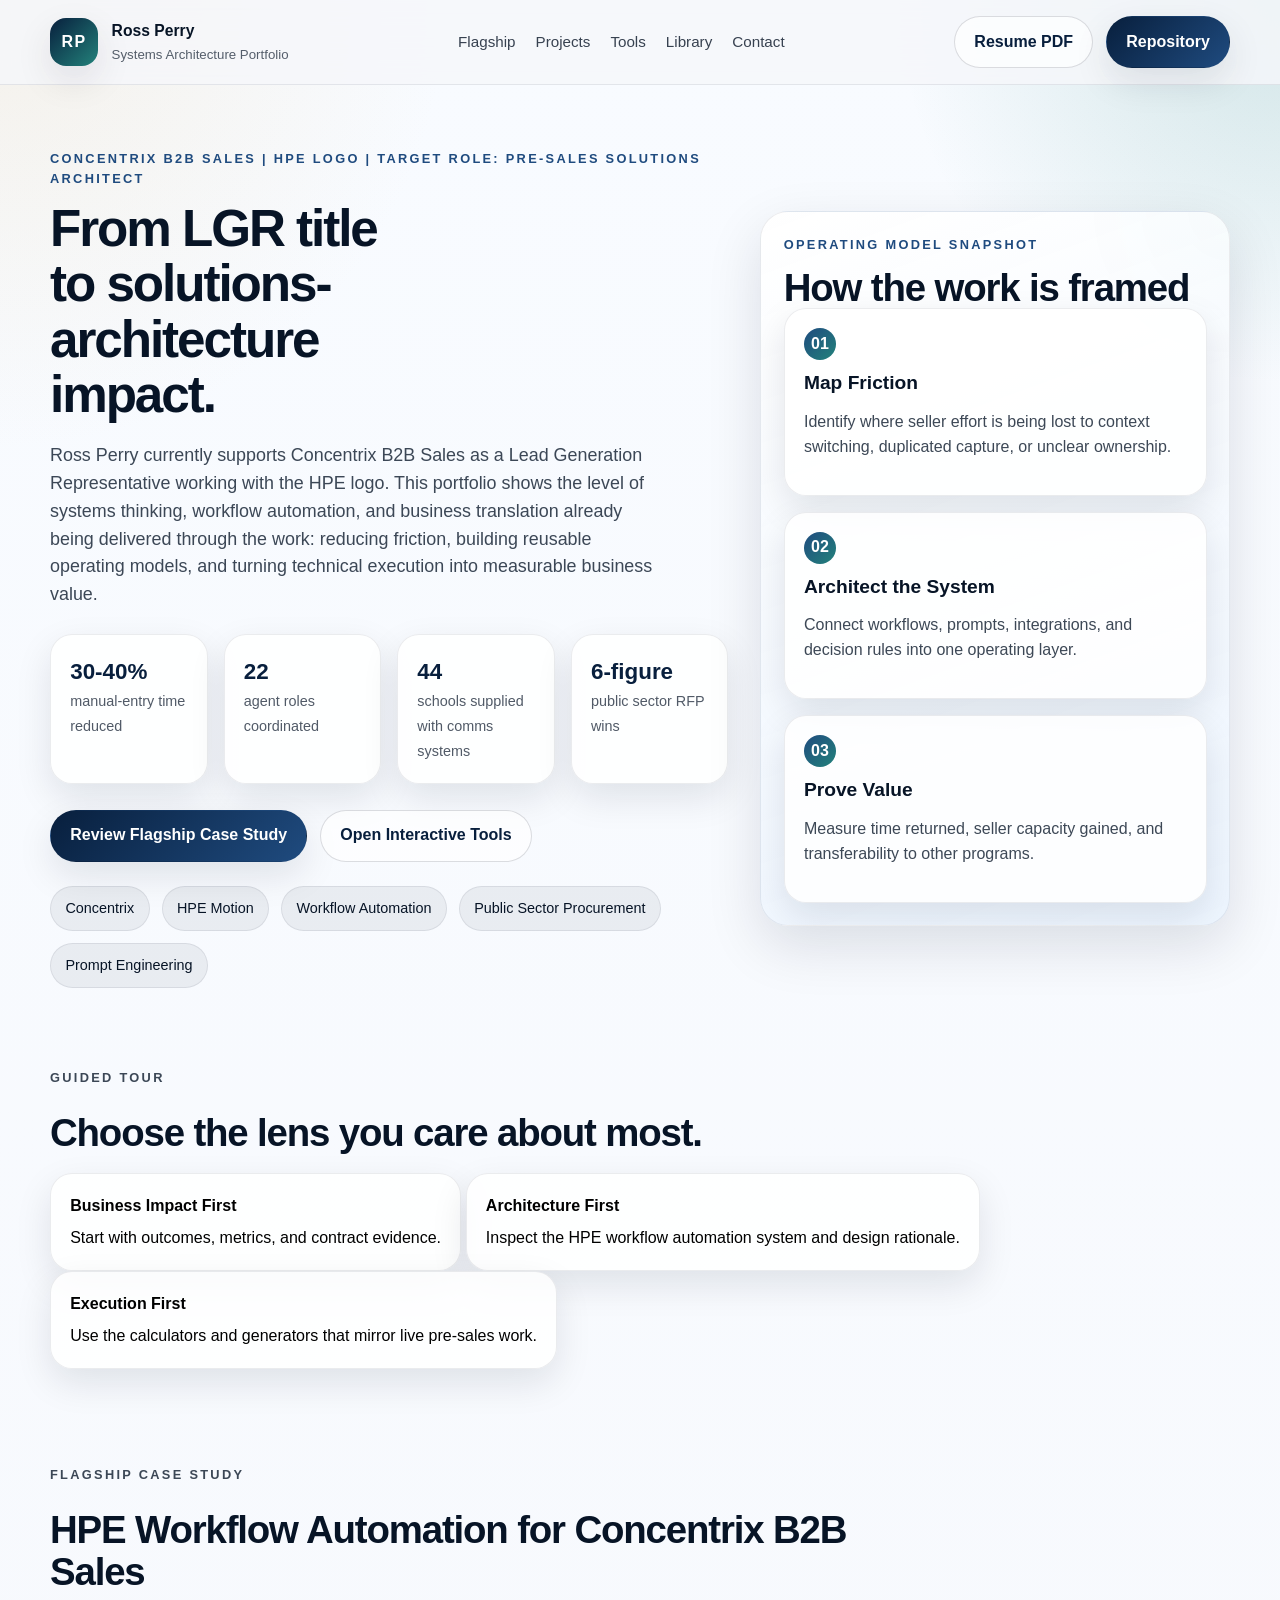
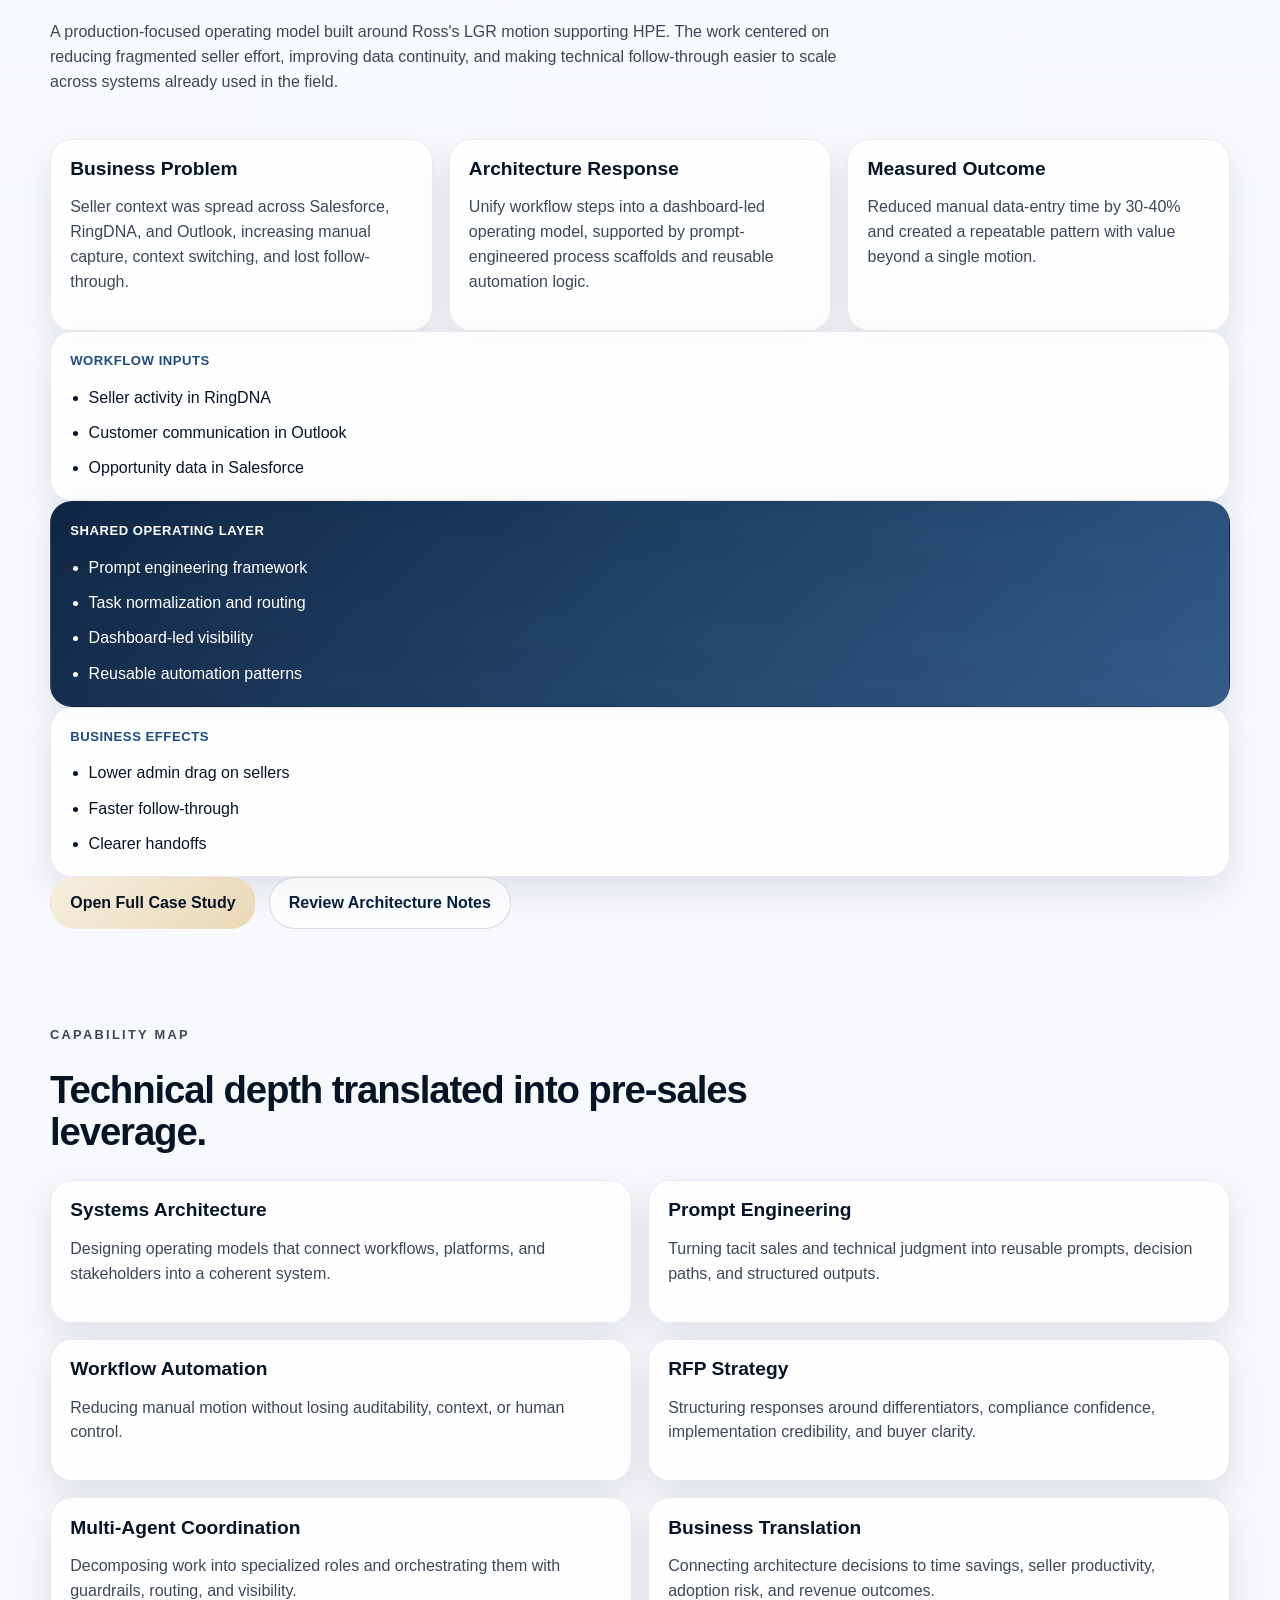
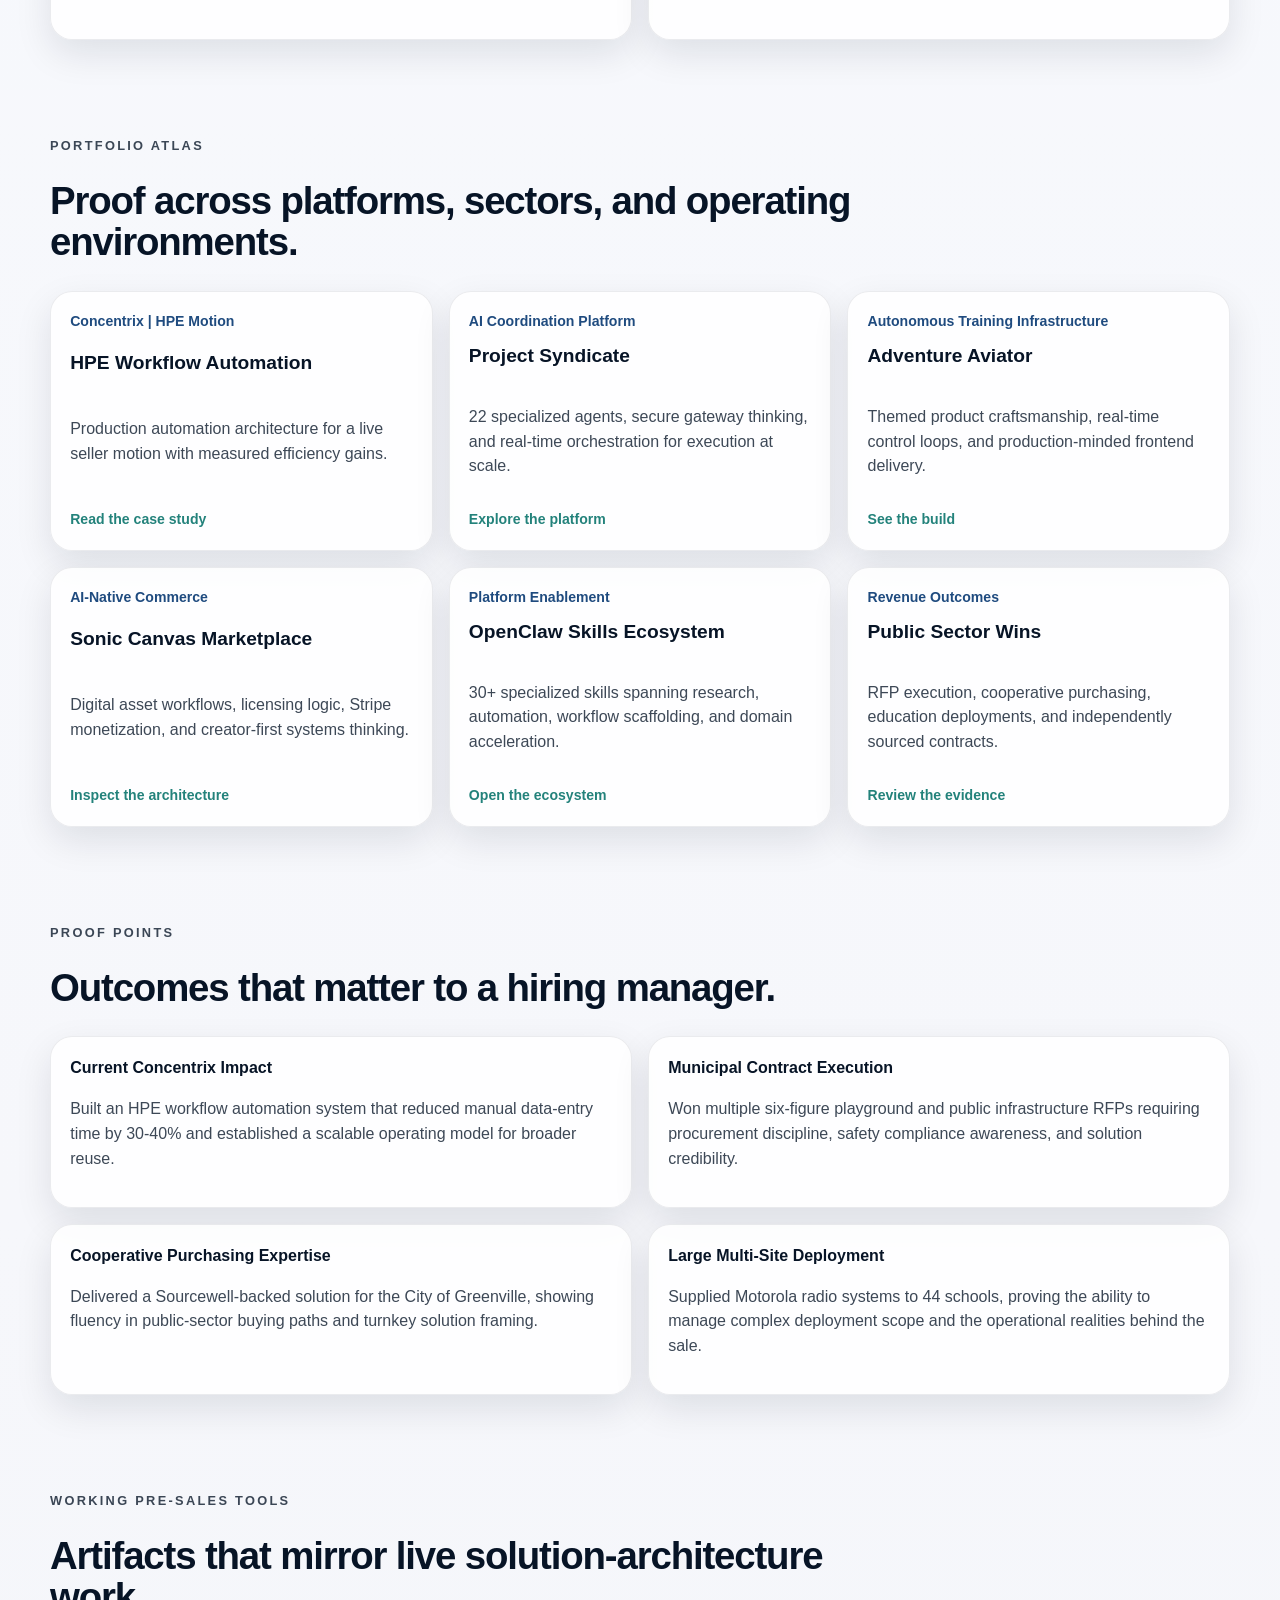
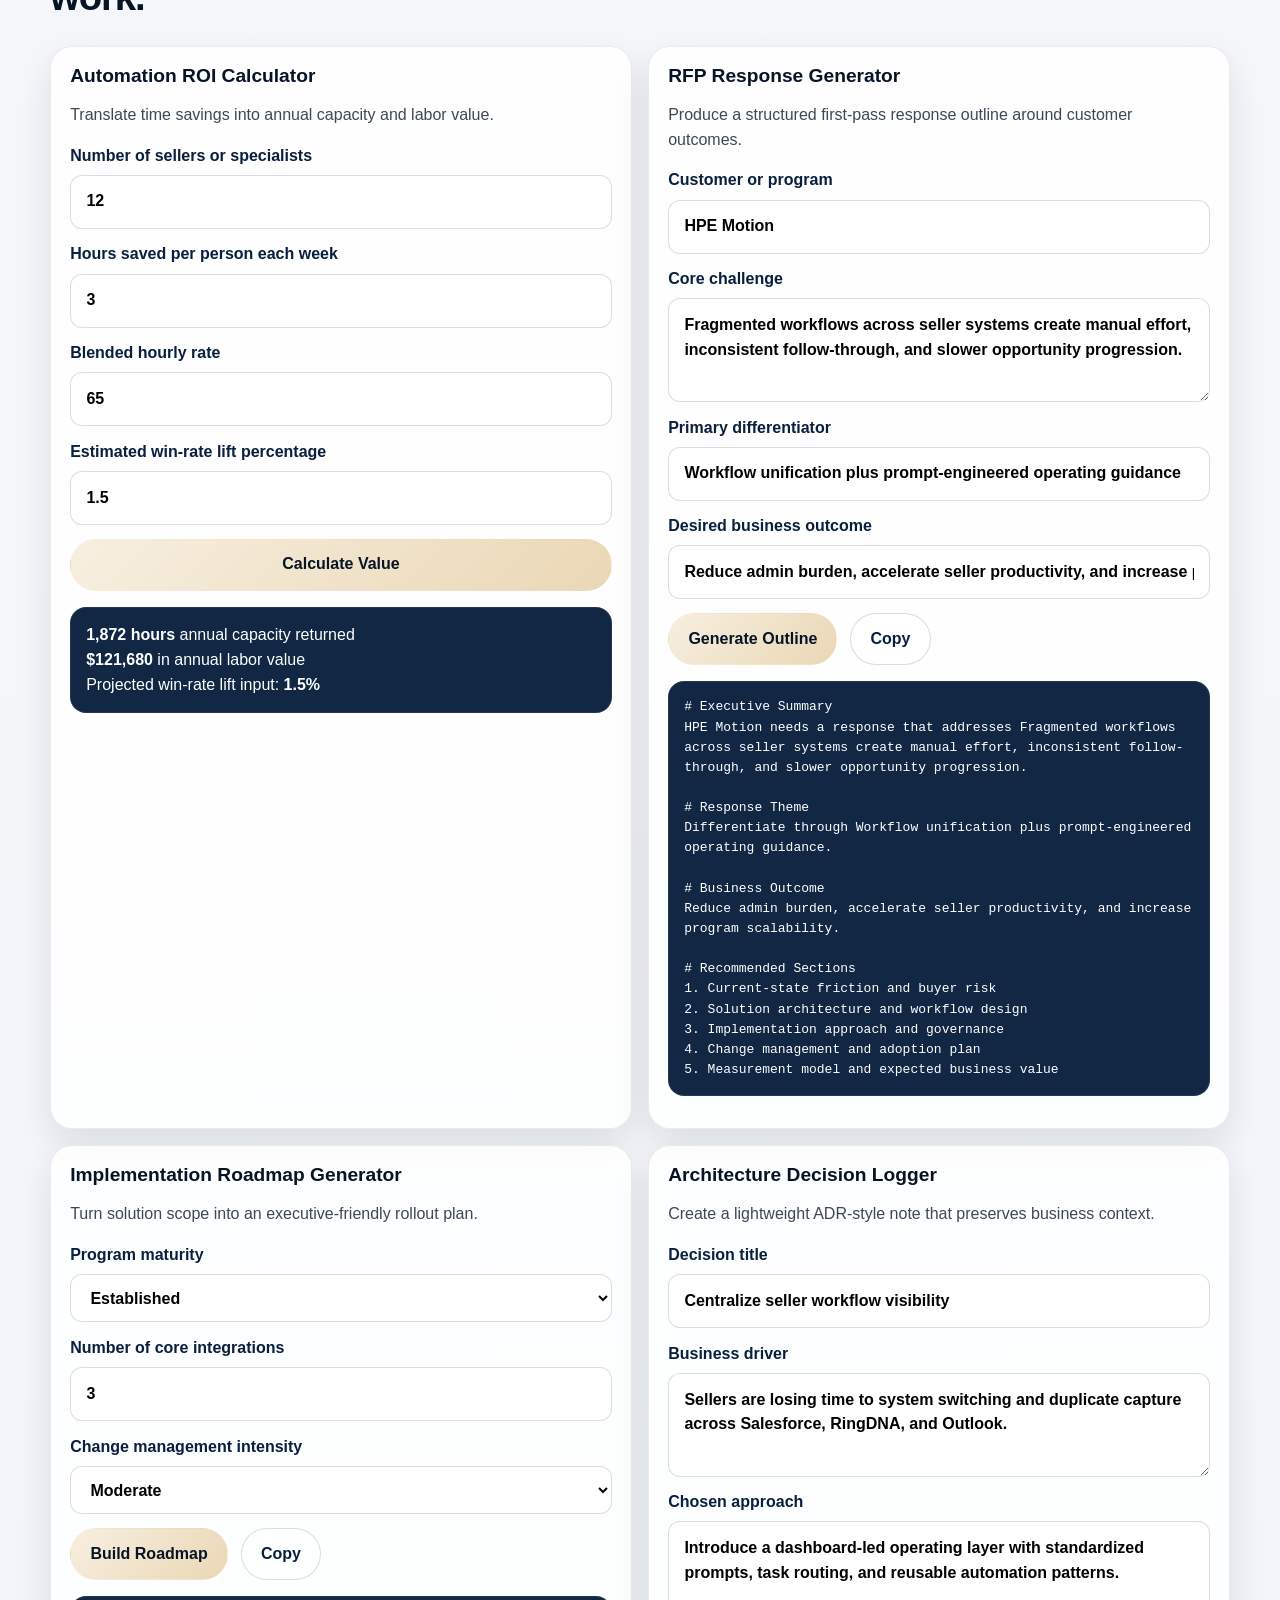
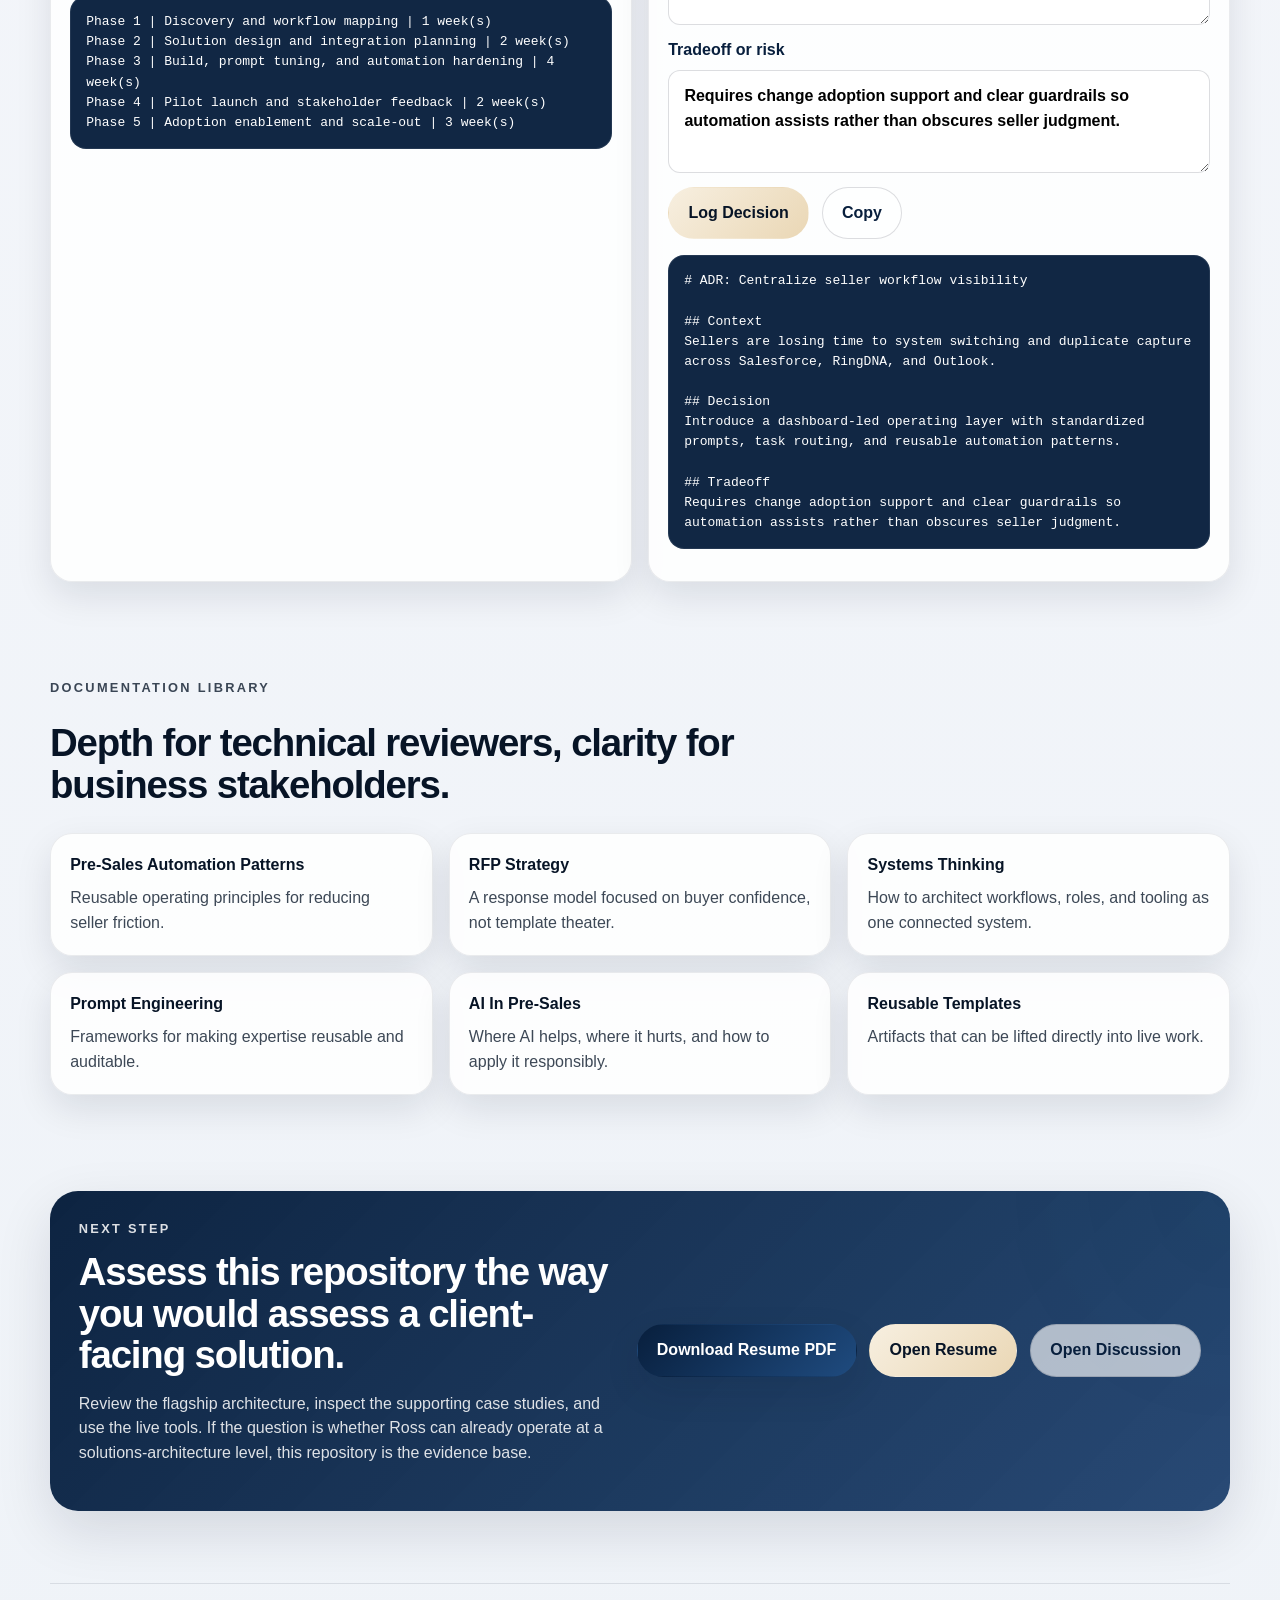
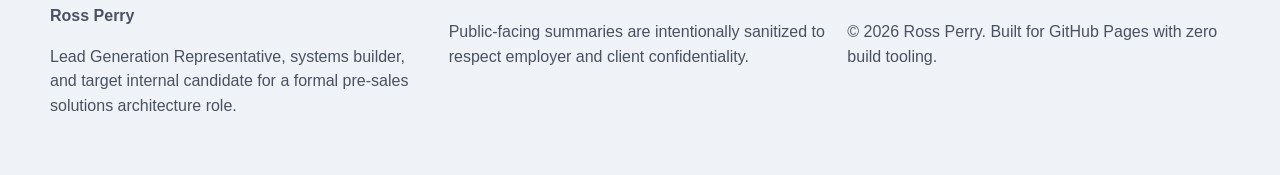
==== commit 856f2932: "Strengthen resume package and PDF download flow" ====
--- a/index.html
+++ b/index.html
@@ -9,10 +9,10 @@
   <meta property="og:title" content="Ross Perry | Pre-Sales Systems Architecture Portfolio">
   <meta property="og:description" content="Systems thinking, automation design, and measurable business outcomes across Concentrix, public sector, and AI-native platforms.">
   <meta property="og:type" content="website">
-  <meta property="og:url" content="https://rossperry22.github.io/systems-architecture-portfolio/">
-  <meta property="og:image" content="https://rossperry22.github.io/systems-architecture-portfolio/assets/images/ui/og-card.svg">
+  <meta property="og:url" content="https://rossperry22-jpg.github.io/systems-architecture-portfolio/">
+  <meta property="og:image" content="https://rossperry22-jpg.github.io/systems-architecture-portfolio/assets/images/ui/og-card.svg">
   <meta name="twitter:card" content="summary_large_image">
-  <link rel="canonical" href="https://rossperry22.github.io/systems-architecture-portfolio/">
+  <link rel="canonical" href="https://rossperry22-jpg.github.io/systems-architecture-portfolio/">
   <link rel="icon" href="./assets/images/ui/favicon.svg" type="image/svg+xml">
   <link rel="manifest" href="./site.webmanifest">
   <link rel="stylesheet" href="./assets/css/main.css">
@@ -28,7 +28,7 @@
         "@type": "Organization",
         "name": "Concentrix"
       },
-      "url": "https://rossperry22.github.io/systems-architecture-portfolio/"
+      "url": "https://rossperry22-jpg.github.io/systems-architecture-portfolio/"
     }
   </script>
 </head>
@@ -52,8 +52,8 @@
         <a href="#contact">Contact</a>
       </nav>
       <div class="nav-actions">
-        <a class="button button-ghost" href="./resources/resume/ross_perry_resume.html">Resume</a>
-        <a class="button button-primary" href="https://github.com/rossperry22/systems-architecture-portfolio" target="_blank" rel="noreferrer">Repository</a>
+        <a class="button button-ghost" href="./resources/resume/ross_perry_resume.pdf" download>Resume PDF</a>
+        <a class="button button-primary" href="https://github.com/rossperry22-jpg/systems-architecture-portfolio" target="_blank" rel="noreferrer">Repository</a>
       </div>
     </div>
   </header>
@@ -204,8 +204,8 @@
         </div>
 
         <div class="section-actions reveal">
-          <a class="button button-secondary" href="https://github.com/rossperry22/systems-architecture-portfolio/blob/main/projects/hpe-lgr-automation/README.md" target="_blank" rel="noreferrer">Open Full Case Study</a>
-          <a class="button button-ghost" href="https://github.com/rossperry22/systems-architecture-portfolio/blob/main/projects/hpe-lgr-automation/architecture.md" target="_blank" rel="noreferrer">Review Architecture Notes</a>
+          <a class="button button-secondary" href="https://github.com/rossperry22-jpg/systems-architecture-portfolio/blob/main/projects/hpe-lgr-automation/README.md" target="_blank" rel="noreferrer">Open Full Case Study</a>
+          <a class="button button-ghost" href="https://github.com/rossperry22-jpg/systems-architecture-portfolio/blob/main/projects/hpe-lgr-automation/architecture.md" target="_blank" rel="noreferrer">Review Architecture Notes</a>
         </div>
       </div>
     </section>
@@ -252,37 +252,37 @@
           <h2>Proof across platforms, sectors, and operating environments.</h2>
         </div>
         <div class="project-grid">
-          <a class="project-card reveal" href="https://github.com/rossperry22/systems-architecture-portfolio/blob/main/projects/hpe-lgr-automation/README.md" target="_blank" rel="noreferrer">
+          <a class="project-card reveal" href="https://github.com/rossperry22-jpg/systems-architecture-portfolio/blob/main/projects/hpe-lgr-automation/README.md" target="_blank" rel="noreferrer">
             <span class="project-kicker">Concentrix | HPE Motion</span>
             <h3>HPE Workflow Automation</h3>
             <p>Production automation architecture for a live seller motion with measured efficiency gains.</p>
             <span class="project-link">Read the case study</span>
           </a>
-          <a class="project-card reveal reveal-delay-1" href="https://github.com/rossperry22/systems-architecture-portfolio/blob/main/projects/project-syndicate/README.md" target="_blank" rel="noreferrer">
+          <a class="project-card reveal reveal-delay-1" href="https://github.com/rossperry22-jpg/systems-architecture-portfolio/blob/main/projects/project-syndicate/README.md" target="_blank" rel="noreferrer">
             <span class="project-kicker">AI Coordination Platform</span>
             <h3>Project Syndicate</h3>
             <p>22 specialized agents, secure gateway thinking, and real-time orchestration for execution at scale.</p>
             <span class="project-link">Explore the platform</span>
           </a>
-          <a class="project-card reveal reveal-delay-2" href="https://github.com/rossperry22/systems-architecture-portfolio/blob/main/projects/adventure-aviator/README.md" target="_blank" rel="noreferrer">
+          <a class="project-card reveal reveal-delay-2" href="https://github.com/rossperry22-jpg/systems-architecture-portfolio/blob/main/projects/adventure-aviator/README.md" target="_blank" rel="noreferrer">
             <span class="project-kicker">Autonomous Training Infrastructure</span>
             <h3>Adventure Aviator</h3>
             <p>Themed product craftsmanship, real-time control loops, and production-minded frontend delivery.</p>
             <span class="project-link">See the build</span>
           </a>
-          <a class="project-card reveal" href="https://github.com/rossperry22/systems-architecture-portfolio/blob/main/projects/sonic-canvas/README.md" target="_blank" rel="noreferrer">
+          <a class="project-card reveal" href="https://github.com/rossperry22-jpg/systems-architecture-portfolio/blob/main/projects/sonic-canvas/README.md" target="_blank" rel="noreferrer">
             <span class="project-kicker">AI-Native Commerce</span>
             <h3>Sonic Canvas Marketplace</h3>
             <p>Digital asset workflows, licensing logic, Stripe monetization, and creator-first systems thinking.</p>
             <span class="project-link">Inspect the architecture</span>
           </a>
-          <a class="project-card reveal reveal-delay-1" href="https://github.com/rossperry22/systems-architecture-portfolio/blob/main/projects/openclaw-skills/README.md" target="_blank" rel="noreferrer">
+          <a class="project-card reveal reveal-delay-1" href="https://github.com/rossperry22-jpg/systems-architecture-portfolio/blob/main/projects/openclaw-skills/README.md" target="_blank" rel="noreferrer">
             <span class="project-kicker">Platform Enablement</span>
             <h3>OpenClaw Skills Ecosystem</h3>
             <p>30+ specialized skills spanning research, automation, workflow scaffolding, and domain acceleration.</p>
             <span class="project-link">Open the ecosystem</span>
           </a>
-          <a class="project-card reveal reveal-delay-2" href="https://github.com/rossperry22/systems-architecture-portfolio/blob/main/projects/public-sector-wins/README.md" target="_blank" rel="noreferrer">
+          <a class="project-card reveal reveal-delay-2" href="https://github.com/rossperry22-jpg/systems-architecture-portfolio/blob/main/projects/public-sector-wins/README.md" target="_blank" rel="noreferrer">
             <span class="project-kicker">Revenue Outcomes</span>
             <h3>Public Sector Wins</h3>
             <p>RFP execution, cooperative purchasing, education deployments, and independently sourced contracts.</p>
@@ -443,27 +443,27 @@
           <h2>Depth for technical reviewers, clarity for business stakeholders.</h2>
         </div>
         <div class="library-grid">
-          <a class="library-card reveal" href="https://github.com/rossperry22/systems-architecture-portfolio/blob/main/case-studies/pre-sales-automation.md" target="_blank" rel="noreferrer">
+          <a class="library-card reveal" href="https://github.com/rossperry22-jpg/systems-architecture-portfolio/blob/main/case-studies/pre-sales-automation.md" target="_blank" rel="noreferrer">
             <strong>Pre-Sales Automation Patterns</strong>
             <span>Reusable operating principles for reducing seller friction.</span>
           </a>
-          <a class="library-card reveal reveal-delay-1" href="https://github.com/rossperry22/systems-architecture-portfolio/blob/main/case-studies/rfp-strategy.md" target="_blank" rel="noreferrer">
+          <a class="library-card reveal reveal-delay-1" href="https://github.com/rossperry22-jpg/systems-architecture-portfolio/blob/main/case-studies/rfp-strategy.md" target="_blank" rel="noreferrer">
             <strong>RFP Strategy</strong>
             <span>A response model focused on buyer confidence, not template theater.</span>
           </a>
-          <a class="library-card reveal reveal-delay-2" href="https://github.com/rossperry22/systems-architecture-portfolio/blob/main/case-studies/systems-thinking.md" target="_blank" rel="noreferrer">
+          <a class="library-card reveal reveal-delay-2" href="https://github.com/rossperry22-jpg/systems-architecture-portfolio/blob/main/case-studies/systems-thinking.md" target="_blank" rel="noreferrer">
             <strong>Systems Thinking</strong>
             <span>How to architect workflows, roles, and tooling as one connected system.</span>
           </a>
-          <a class="library-card reveal" href="https://github.com/rossperry22/systems-architecture-portfolio/blob/main/case-studies/prompt-engineering.md" target="_blank" rel="noreferrer">
+          <a class="library-card reveal" href="https://github.com/rossperry22-jpg/systems-architecture-portfolio/blob/main/case-studies/prompt-engineering.md" target="_blank" rel="noreferrer">
             <strong>Prompt Engineering</strong>
             <span>Frameworks for making expertise reusable and auditable.</span>
           </a>
-          <a class="library-card reveal reveal-delay-1" href="https://github.com/rossperry22/systems-architecture-portfolio/blob/main/blog/ai-in-pre-sales.md" target="_blank" rel="noreferrer">
+          <a class="library-card reveal reveal-delay-1" href="https://github.com/rossperry22-jpg/systems-architecture-portfolio/blob/main/blog/ai-in-pre-sales.md" target="_blank" rel="noreferrer">
             <strong>AI In Pre-Sales</strong>
             <span>Where AI helps, where it hurts, and how to apply it responsibly.</span>
           </a>
-          <a class="library-card reveal reveal-delay-2" href="https://github.com/rossperry22/systems-architecture-portfolio/blob/main/resources/templates/rfp-outline.md" target="_blank" rel="noreferrer">
+          <a class="library-card reveal reveal-delay-2" href="https://github.com/rossperry22-jpg/systems-architecture-portfolio/blob/main/resources/templates/rfp-outline.md" target="_blank" rel="noreferrer">
             <strong>Reusable Templates</strong>
             <span>Artifacts that can be lifted directly into live work.</span>
           </a>
@@ -482,9 +482,9 @@
             </p>
           </div>
           <div class="contact-actions">
-            <a class="button button-primary" href="./resources/resume/ross_perry_resume.html">Open Resume</a>
-            <a class="button button-secondary" href="https://github.com/rossperry22/systems-architecture-portfolio/discussions" target="_blank" rel="noreferrer">Open Discussion</a>
-            <a class="button button-ghost" href="https://github.com/rossperry22/systems-architecture-portfolio/issues/new/choose" target="_blank" rel="noreferrer">Open Issue</a>
+            <a class="button button-primary" href="./resources/resume/ross_perry_resume.pdf" download>Download Resume PDF</a>
+            <a class="button button-secondary" href="./resources/resume/ross_perry_resume.html">Open Resume</a>
+            <a class="button button-ghost" href="https://github.com/rossperry22-jpg/systems-architecture-portfolio/discussions" target="_blank" rel="noreferrer">Open Discussion</a>
           </div>
         </div>
       </div>
